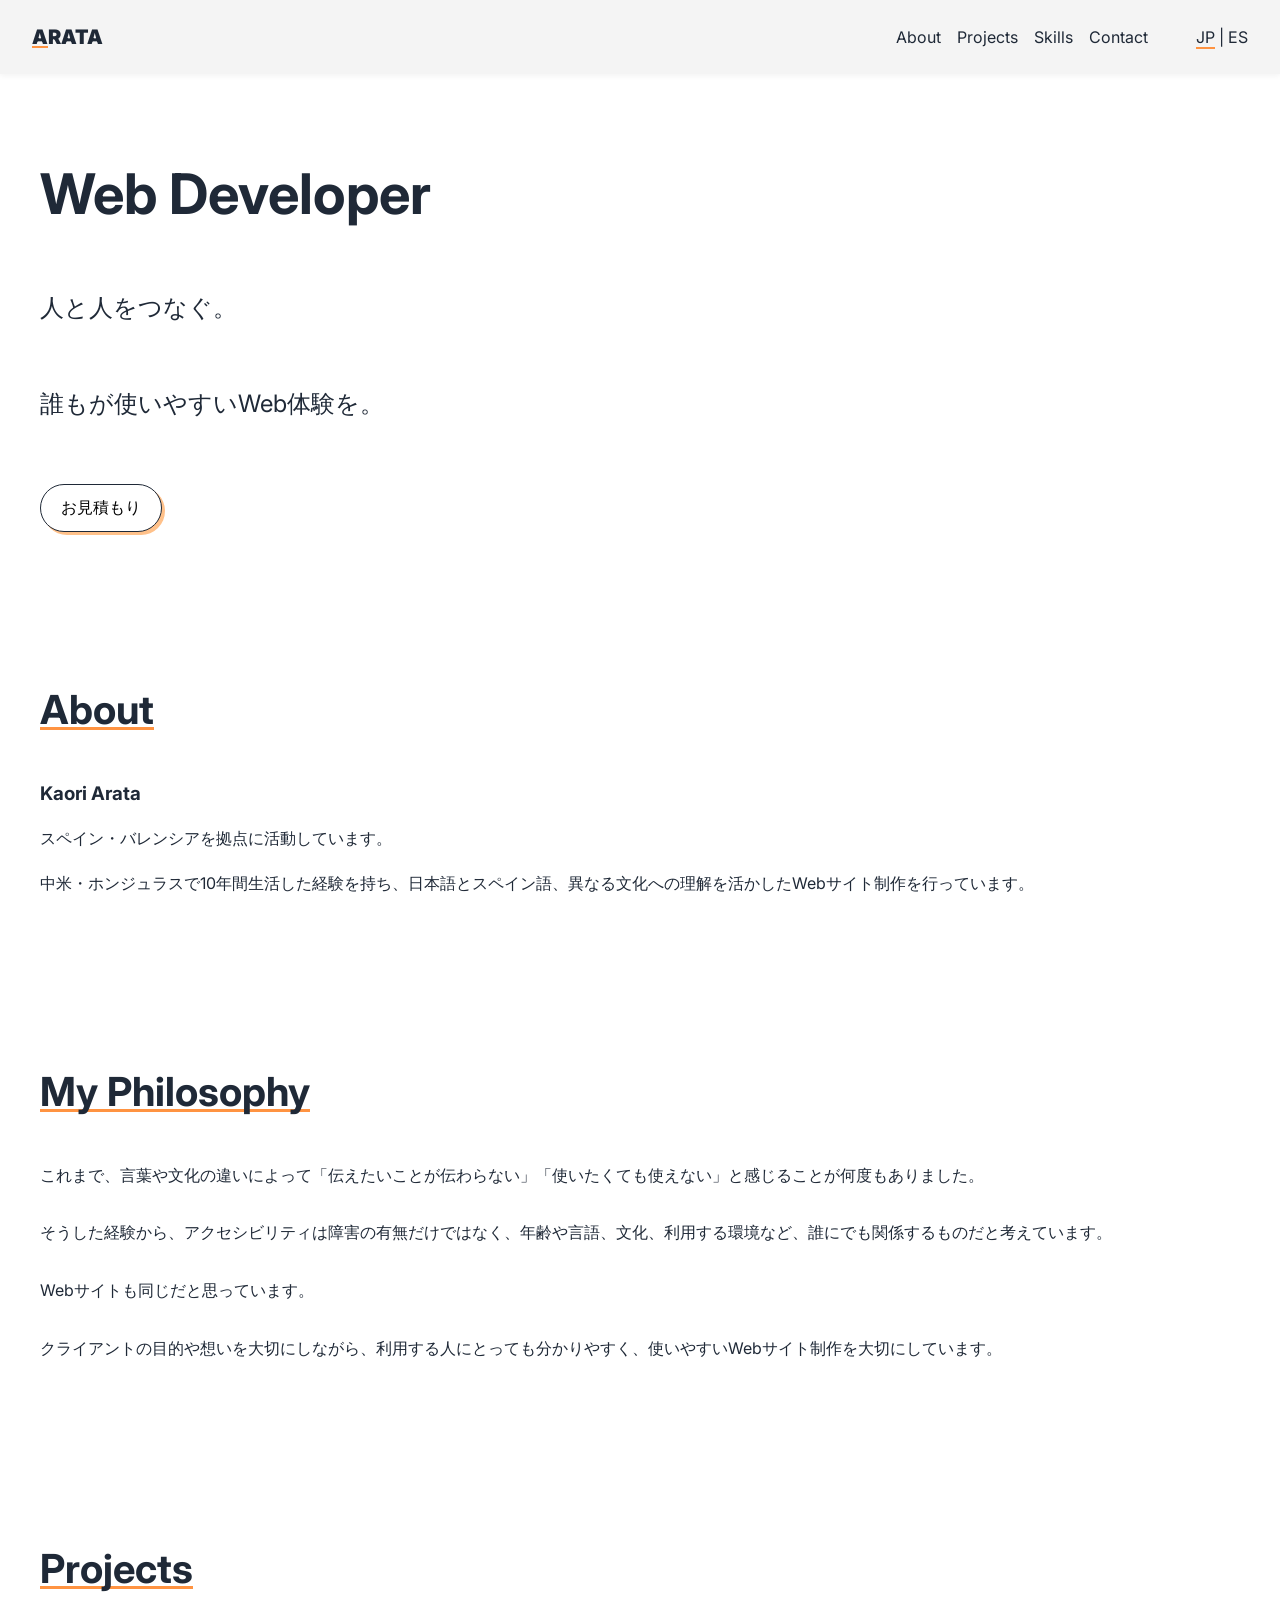
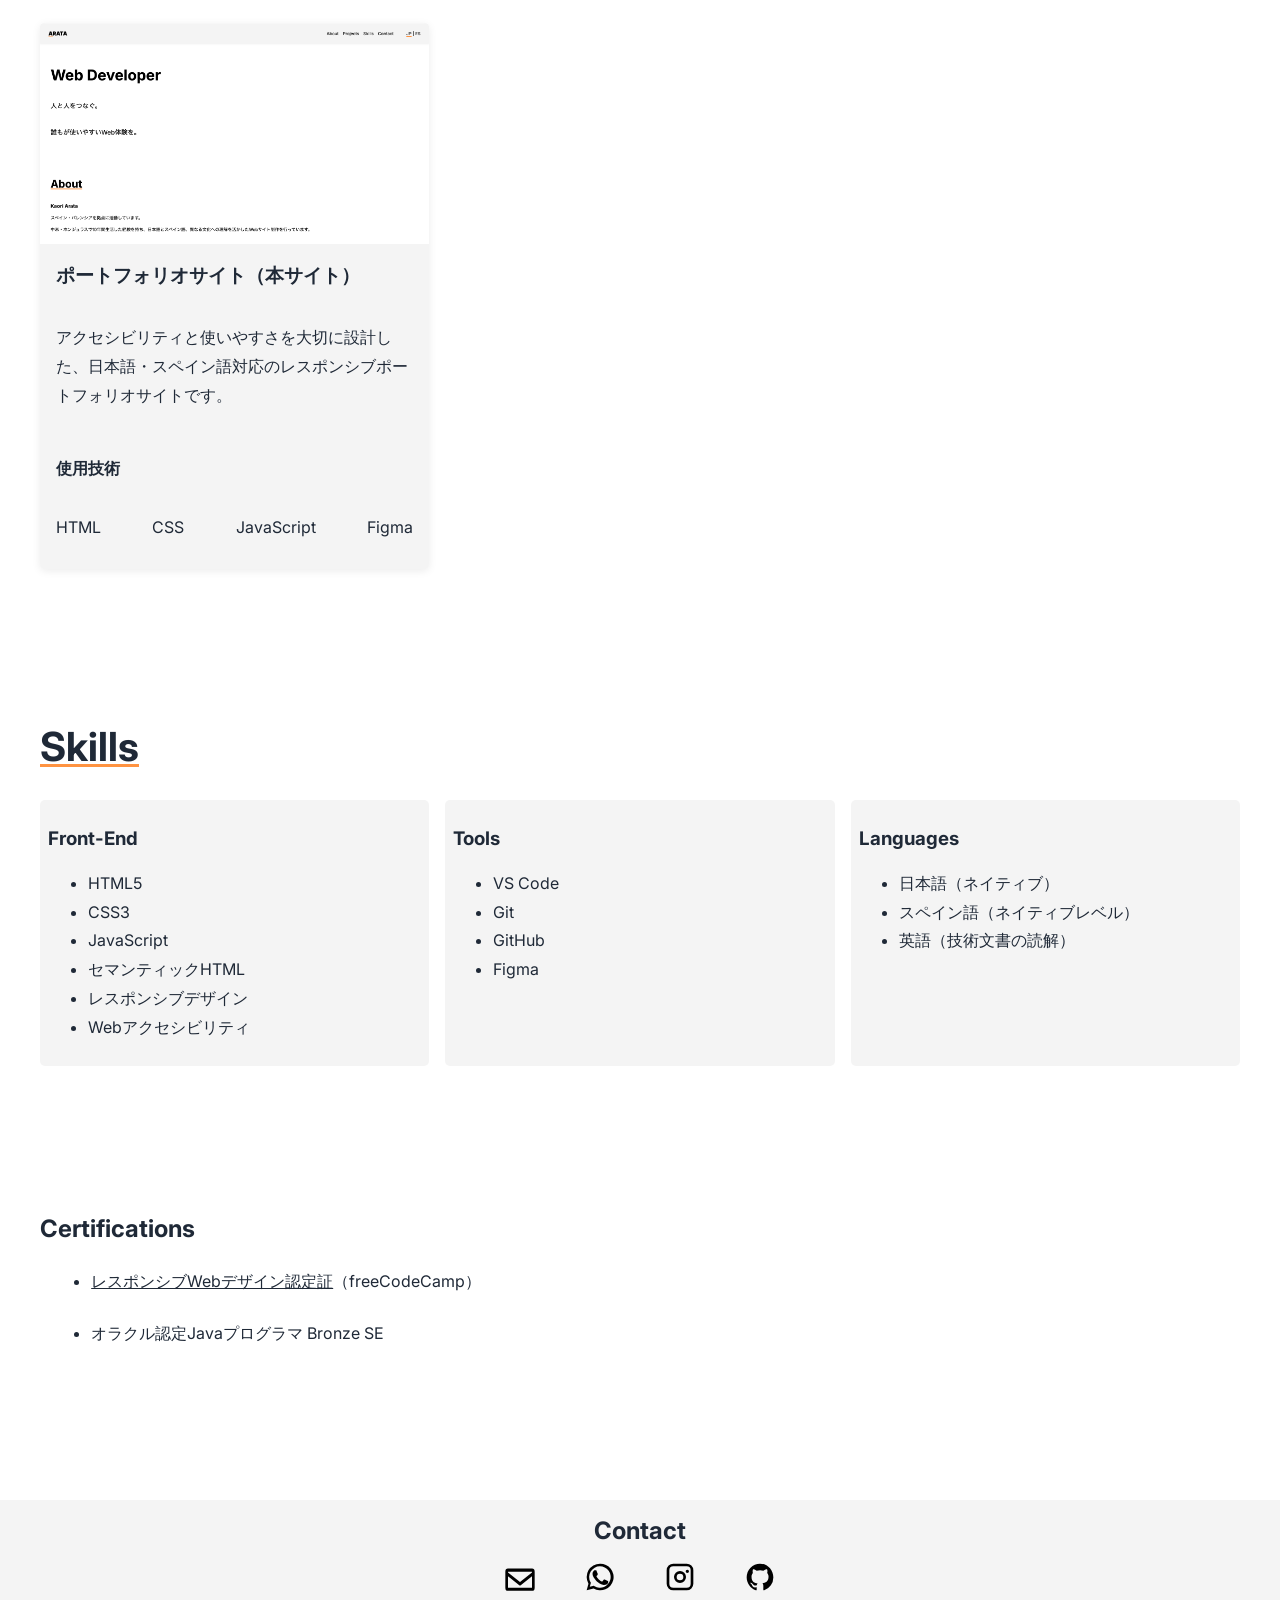
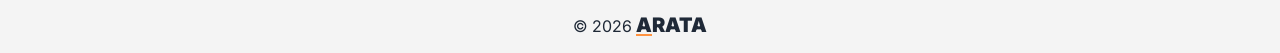
==== index.html @ e20cdd1c "Update contact links with accessible icons" ====
<!DOCTYPE html>
<html lang="ja">

<head>
    <meta charset="UTF-8">
    <meta name="viewport" content="width=device-width, initial-scale=1.0">
    <meta name="description" content="アクセシビリティとレスポンシブデザインを重視したWebサイトを制作しています。日本語・スペイン語対応のホームページ制作ならARATAへ。">
    <title>ARATA Web Developer | Portfolio</title>
    <link rel="preconnect" href="https://fonts.googleapis.com">
    <link rel="preconnect" href="https://fonts.gstatic.com" crossorigin>
    <link href="https://fonts.googleapis.com/css2?family=Inter:wght@100..900&display=swap" rel="stylesheet">
    <link rel="stylesheet" href="css/style.css">
</head>

<body>
    <a class="skip-link" href="#main">メインコンテンツへスキップ</a>
    <header>
        <h1 class="logo"><a href="#top"><span>A</span>RATA</a></h1>

        <button class="menu-toggle" type="button" aria-expanded="false" aria-controls="main-menu" aria-label="メニューを開く">
            <span></span>
            <span></span>
            <span></span>
        </button>

        <nav class="nav-bar" aria-label="メインナビゲーション">
            <ul id="main-menu">
                <li><a href="#about">About</a></li>
                <li><a href="#projects">Projects</a></li>
                <li><a href="#skills">Skills</a></li>
                <li><a href="#contact">Contact</a></li>
            </ul>

            <div class="language" aria-label="言語">
                <span class="jp" aria-current="page">JP</span>
                <span aria-hidden="true"> | </span>
                <a class="es" href="es/index.html">ES</a>
            </div>
        </nav>
    </header>
    <main id="main">
        <section class="hero" id="top">
            <h2>Web Developer</h2>
            <p>人と人をつなぐ。</p>
            <p>誰もが使いやすいWeb体験を。</p>
            <a class="hero-button" href="#contact">お見積もり</a>
        </section>

        <section class="about" id="about">
            <h2 class="title">About</h2>
            <!--
            <img src="images/profile.jpg" alt="Kaori Arata">
            -->
            <h3>Kaori Arata</h3>
            <p>スペイン・バレンシアを拠点に活動しています。</p>
            <p>中米・ホンジュラスで10年間生活した経験を持ち、日本語とスペイン語、異なる文化への理解を活かしたWebサイト制作を行っています。</p>
        </section>

        <section class="philosophy">
            <h2 class="title">My Philosophy</h2>
            <p>これまで、言葉や文化の違いによって「伝えたいことが伝わらない」「使いたくても使えない」と感じることが何度もありました。</p>
            <p>そうした経験から、アクセシビリティは障害の有無だけではなく、年齢や言語、文化、利用する環境など、誰にでも関係するものだと考えています。</p>
            <p>Webサイトも同じだと思っています。</p>
            <p>クライアントの目的や想いを大切にしながら、利用する人にとっても分かりやすく、使いやすいWebサイト制作を大切にしています。</p>
        </section>

        <section class="projects" id="projects">
            <h2 class="title">Projects</h2>
            <div class="cards">
                <article class="card">
                    <img src="images/portfolio-jp.png" alt="ARATA Web Developerの日本語版ポートフォリオサイトのトップページ">
                    <h3>ポートフォリオサイト（本サイト）</h3>
                    <p>アクセシビリティと使いやすさを大切に設計した、日本語・スペイン語対応のレスポンシブポートフォリオサイトです。</p>
                    <h4>使用技術</h4>
                    <ul>
                        <li>HTML</li>
                        <li>CSS</li>
                        <li>JavaScript</li>
                        <li>Figma</li>
                    </ul>
                </article>
            </div>
        </section>

        <section class="skills" id="skills">
            <h2 class="title">Skills</h2>
            <div class="grid-skill">
                <div class="skill">
                    <h3>Front-End</h3>
                    <ul>
                        <li>HTML5</li>
                        <li>CSS3</li>
                        <li>JavaScript</li>
                        <li>セマンティックHTML</li>
                        <li>レスポンシブデザイン</li>
                        <li>Webアクセシビリティ</li>
                    </ul>
                </div>
                <div class="skill">
                    <h3>Tools</h3>
                    <ul>
                        <li>VS Code</li>
                        <li>Git</li>
                        <li>GitHub</li>
                        <li>Figma</li>
                    </ul>
                </div>
                <div class="skill">
                    <h3>Languages</h3>
                    <ul>
                        <li>日本語（ネイティブ）</li>
                        <li>スペイン語（ネイティブレベル）</li>
                        <li>英語（技術文書の読解）</li>
                    </ul>
                </div>
            </div>
        </section>

        <section class="certifications">
            <h2>Certifications</h2>
            <ul>
                <li>
                    <a href="https://www.freecodecamp.org/certification/kaori-arata/responsive-web-design-v9"
                        target="_blank" rel="noopener noreferrer">
                        レスポンシブWebデザイン認定証
                    </a>（freeCodeCamp）
                </li>
                <li>オラクル認定Javaプログラマ Bronze SE</li>
            </ul>
        </section>
    </main>

    <footer id="contact">
        <h2>Contact</h2>

        <div class="contact-links">
            <a href="mailto:kaoria.dev@gmail.com" aria-label="Mail">
                <svg xmlns="http://www.w3.org/2000/svg" viewBox="0 0 24 24" aria-hidden="true">
                    <path
                        d="M3 5h18a2 2 0 0 1 2 2v10a2 2 0 0 1-2 2H3a2 2 0 0 1-2-2V7a2 2 0 0 1 2-2zm0 2v.5l9 6 9-6V7H3zm18 10V9.9l-8.45 5.63a1 1 0 0 1-1.1 0L3 9.9V17h18z"
                        transform="translate(0 -0.4) scale(1 1.2)" />
                </svg>
            </a>
            <a href="https://wa.me/34623444684" target="_blank" rel="noopener noreferrer" aria-label="WhatsApp">
                <svg xmlns="http://www.w3.org/2000/svg" viewBox="0 0 24 24" aria-hidden="true">
                    <!-- circle -->
                    <path d="M12 2a10 10 0 0 0-8.66 15L2 22l5.18-1.36A10 10 0 1 0 12 2z
                            m0 2a8 8 0 1 1-4.1 14.87l-.55-.32-3.01.79.83-2.95-.34-.57A8 8 0 0 1 12 4z" />

                    <!-- phone -->
                    <path
                        d="M9.9 7.4c-.2 0-.5.1-.7.4-.3.3-1 1-1 2.4s1 2.8 1.2 3c.1.2 2 3.2 4.9 4.4.7.3 1.2.4 1.7.6.7.2 1.3.2 1.8.1.6-.1 1.7-.7 2-1.4.2-.7.2-1.3.1-1.4-.1-.1-.3-.2-.6-.3l-2-.9c-.3-.1-.5-.1-.7.2-.2.3-.7.9-.9 1.1-.2.2-.3.2-.6.1-.3-.1-1.2-.5-2.2-1.5-.9-.8-1.5-1.8-1.7-2.1-.2-.3 0-.5.1-.6.1-.1.3-.3.5-.5.1-.2.2-.3.3-.5.1-.2 0-.4 0-.5-.1-.1-.7-1.6-.9-2.2-.2-.6-.5-.5-.7-.5h-.6z"
                        transform="translate(-1.8 -0.4)" />
                </svg>
            </a>
            <a href="https://www.instagram.com/arata_dev_?igsh=cXR1aG8zaXQ3eGp3&utm_source=qr" target="_blank"
                rel="noopener noreferrer" aria-label="Instagram">
                <svg xmlns="http://www.w3.org/2000/svg" viewBox="0 0 24 24" aria-hidden="true">
                    <path
                        d="M7 2h10a5 5 0 0 1 5 5v10a5 5 0 0 1-5 5H7a5 5 0 0 1-5-5V7a5 5 0 0 1 5-5zm0 2a3 3 0 0 0-3 3v10a3 3 0 0 0 3 3h10a3 3 0 0 0 3-3V7a3 3 0 0 0-3-3H7zm5 3.5A4.5 4.5 0 1 1 7.5 12 4.5 4.5 0 0 1 12 7.5zm0 2A2.5 2.5 0 1 0 14.5 12 2.5 2.5 0 0 0 12 9.5zM17.5 6.5A1.25 1.25 0 1 1 16.25 7.75 1.25 1.25 0 0 1 17.5 6.5z" />
                </svg>
            </a>
            <a href="https://github.com/kaori-arata" target="_blank" rel="noopener noreferrer" aria-label="GitHub">
                <svg xmlns="http://www.w3.org/2000/svg" viewBox="0 0 24 24" aria-hidden="true">
                    <path
                        d="M12 2C6.48 2 2 6.58 2 12.26c0 4.54 2.87 8.39 6.84 9.75.5.1.68-.22.68-.49 0-.24-.01-.89-.01-1.75-2.78.62-3.37-1.37-3.37-1.37-.46-1.2-1.11-1.52-1.11-1.52-.91-.64.07-.63.07-.63 1 .07 1.53 1.06 1.53 1.06.9 1.57 2.36 1.12 2.94.86.09-.67.35-1.12.64-1.38-2.22-.26-4.56-1.14-4.56-5.07 0-1.12.39-2.03 1.03-2.75-.1-.26-.45-1.3.1-2.71 0 0 .84-.28 2.75 1.05a9.2 9.2 0 0 1 5-.02c1.91-1.33 2.75-1.05 2.75-1.05.55 1.41.2 2.45.1 2.71.64.72 1.03 1.63 1.03 2.75 0 3.94-2.35 4.8-4.59 5.05.36.32.68.95.68 1.91 0 1.38-.01 2.49-.01 2.83 0 .27.18.6.69.49A10.27 10.27 0 0 0 22 12.26C22 6.58 17.52 2 12 2z" />
                </svg>
            </a>
        </div>
        <span class="copyright">
            &copy; 2026
            <span class="logo"><span>A</span>RATA</span>
        </span>
    </footer>
    <script src="js/script.js"></script>
</body>

</html>
---- css/style.css ----
*,
*::before,
*::after {
    box-sizing: border-box;
}

html {
    scroll-behavior: smooth;
}

body {
    margin: 0;
    font-family: "Inter", Arial, sans-serif;
    color: #1f2937;
}

a {
    color: inherit;
    display: inline-block;
    transition: transform 0.2s ease;
}

.logo a,
nav a {
    text-decoration: none;
}

a:hover {
    transform: scale(1.05);
}

a:focus-visible {
    outline: 2px solid #000;
    outline-offset: 3px;
}

.skip-link {
    position: absolute;
    left: -9999px;
}

.skip-link:focus {
    left: 1rem;
    top: 1rem;
    padding: 0.75rem 1rem;
    background-color: #fff;
    color: #000;
    z-index: 1000;
}

header {
    width: 100%;
    display: flex;
    padding: 0 1rem;
    background-color: #f4f4f4;
    position: fixed;
    top: 0;
    left: 0;
    justify-content: space-between;
    align-items: center;
    z-index: 100;
    box-shadow: 0 2px 6px 0 rgba(0, 0, 0, 0.05);
}

.logo {
    display: inline-block;
    font-size: 1.25rem;
    font-weight: 900;
    margin: 0;
}

.logo span {
    display: inline-block;
    line-height: 0.85;
    border-bottom: 2px solid #FF9341;
}

nav {
    display: flex;
    align-items: center;
}

nav li {
    list-style: none;
}

[aria-current="page"] {
    color: inherit;
    border-bottom: 2px solid #FF9341;
}

main {
    padding: 6rem 1rem 4rem;
}

.hero {
    padding: 4rem 0;
    display: flex;
    flex-direction: column;
    gap: 4rem;
}

.hero h2 {
    font-size: 2rem;
}

.hero h2,
.hero p {
    margin: 0;
}

.hero-button {
    display: inline-block;
    width: fit-content;
    padding: 0.75rem 1.25rem;
    border: 1.5px solid #1F2937;
    text-decoration: none;
    color: #000;
    background-color: #fff;
    border-radius: 50px;
    box-shadow: 3px 3px 0 #ffc18a;
}

.hero-button:hover {
    background-color: #1F2937;
    color: #fff;
    font-weight: 600;
}

.hero-button:focus-visible {
    outline: 3px solid #000;
    outline-offset: 3px;
}

.about,
.philosophy,
.projects,
.skills,
.certifications {
    padding: 4rem 0;
}

.title {
    display: inline-block;
    font-size: 2.5rem;
    line-height: 0.85;
    border-bottom: 3px solid #FF9341;
}

.about p {
    line-height: 1.8;
}

.philosophy p {
    line-height: 1.8;
    margin-bottom: 1.8rem;
}

.cards {
    display: grid;
    gap: 1rem;
}

.card {
    background-color: #f4f4f4;
    border-radius: 5px;
    box-shadow: 0 2px 8px rgba(0, 0, 0, 0.08);
}

.card img {
    display: block;
    width: 100%;
    height: auto;
    border-radius: 5px 5px 0 0;
}

.card h3,
.card h4 {
    padding: 0 1rem;
}

.card p {
    line-height: 1.8;
    margin-bottom: 2rem;
    padding: 1rem 1rem;
}

.card ul {
    display: flex;
    justify-content: space-between;
    padding: 1rem 0;
}

.card li {
    list-style: none;
    padding: 0 1rem;
}

.skill {
    padding: 0.5rem;
}

.skill li {
    line-height: 1.8;
}

.certifications li {
    margin: 1.5rem 0.7rem;
    line-height: 1.8;
}

footer {
    background-color: #f4f4f4;
    padding: 1rem;
    display: flex;
    flex-direction: column;
    align-items: center;
    gap: 1rem;
}

footer h2 {
    margin: 0rem;
}

.contact-links {
    display: flex;
    justify-content: center;
    align-items: center;
    gap: 3rem;
}

.contact-links svg {
    width: 2rem;
    height: 2rem;
}

@media (prefers-reduced-motion: reduce) {
    html {
        scroll-behavior: auto;
    }

    a {
        transition: none;
    }
}

.menu-toggle {
    display: none;
    background: none;
    border: none;
    padding: 0.5rem;
    cursor: pointer;
}

.menu-toggle:focus-visible {
    outline: 2px solid #000;
    outline-offset: 3px;
}

.menu-toggle span {
    display: block;
    width: 1.5rem;
    height: 2px;
    margin: 5px 0;
    background-color: #000;
    transition: transform 0.2s ease, opacity 0.2s ease;
}

.menu-toggle.is-open span:nth-child(1) {
    transform: translateY(7px) rotate(45deg);
}

.menu-toggle.is-open span:nth-child(2) {
    opacity: 0;
}

.menu-toggle.is-open span:nth-child(3) {
    transform: translateY(-7px) rotate(-45deg);
}

@media (max-width: 767px) {
    header {
        padding-top: max(0.5rem, env(safe-area-inset-top));
    }

    .menu-toggle {
        display: block;
    }

    .nav-bar {
        display: none;
        position: absolute;
        top: 100%;
        right: 0;
        padding: 1rem 2rem;
        background-color: #f4f4f4;
    }

    .nav-bar ul {
        margin: 0;
        padding: 0;
    }

    .nav-bar li {
        margin-bottom: 1rem;
    }

    .nav-bar.is-open {
        display: block;
    }
}

@media (min-width: 768px) {
    main {
        padding: 6rem 2.5rem 4rem;
    }


    header {
        padding: 0.7rem 2rem;
    }

    nav ul {
        display: flex;
        gap: 1rem;
        padding-right: 3rem;
    }

    .hero h2 {
        font-size: 3.5rem;
    }

    .hero p {
        font-size: 1.5rem;
    }

    .cards {
        grid-template-columns: repeat(3, 1fr);
    }

    .grid-skill {
        display: grid;
        grid-template-columns: repeat(3, 1fr);
        gap: 1rem;
    }

    .skill {
        background-color: #f4f4f4;
        border-radius: 5px;
    }
}
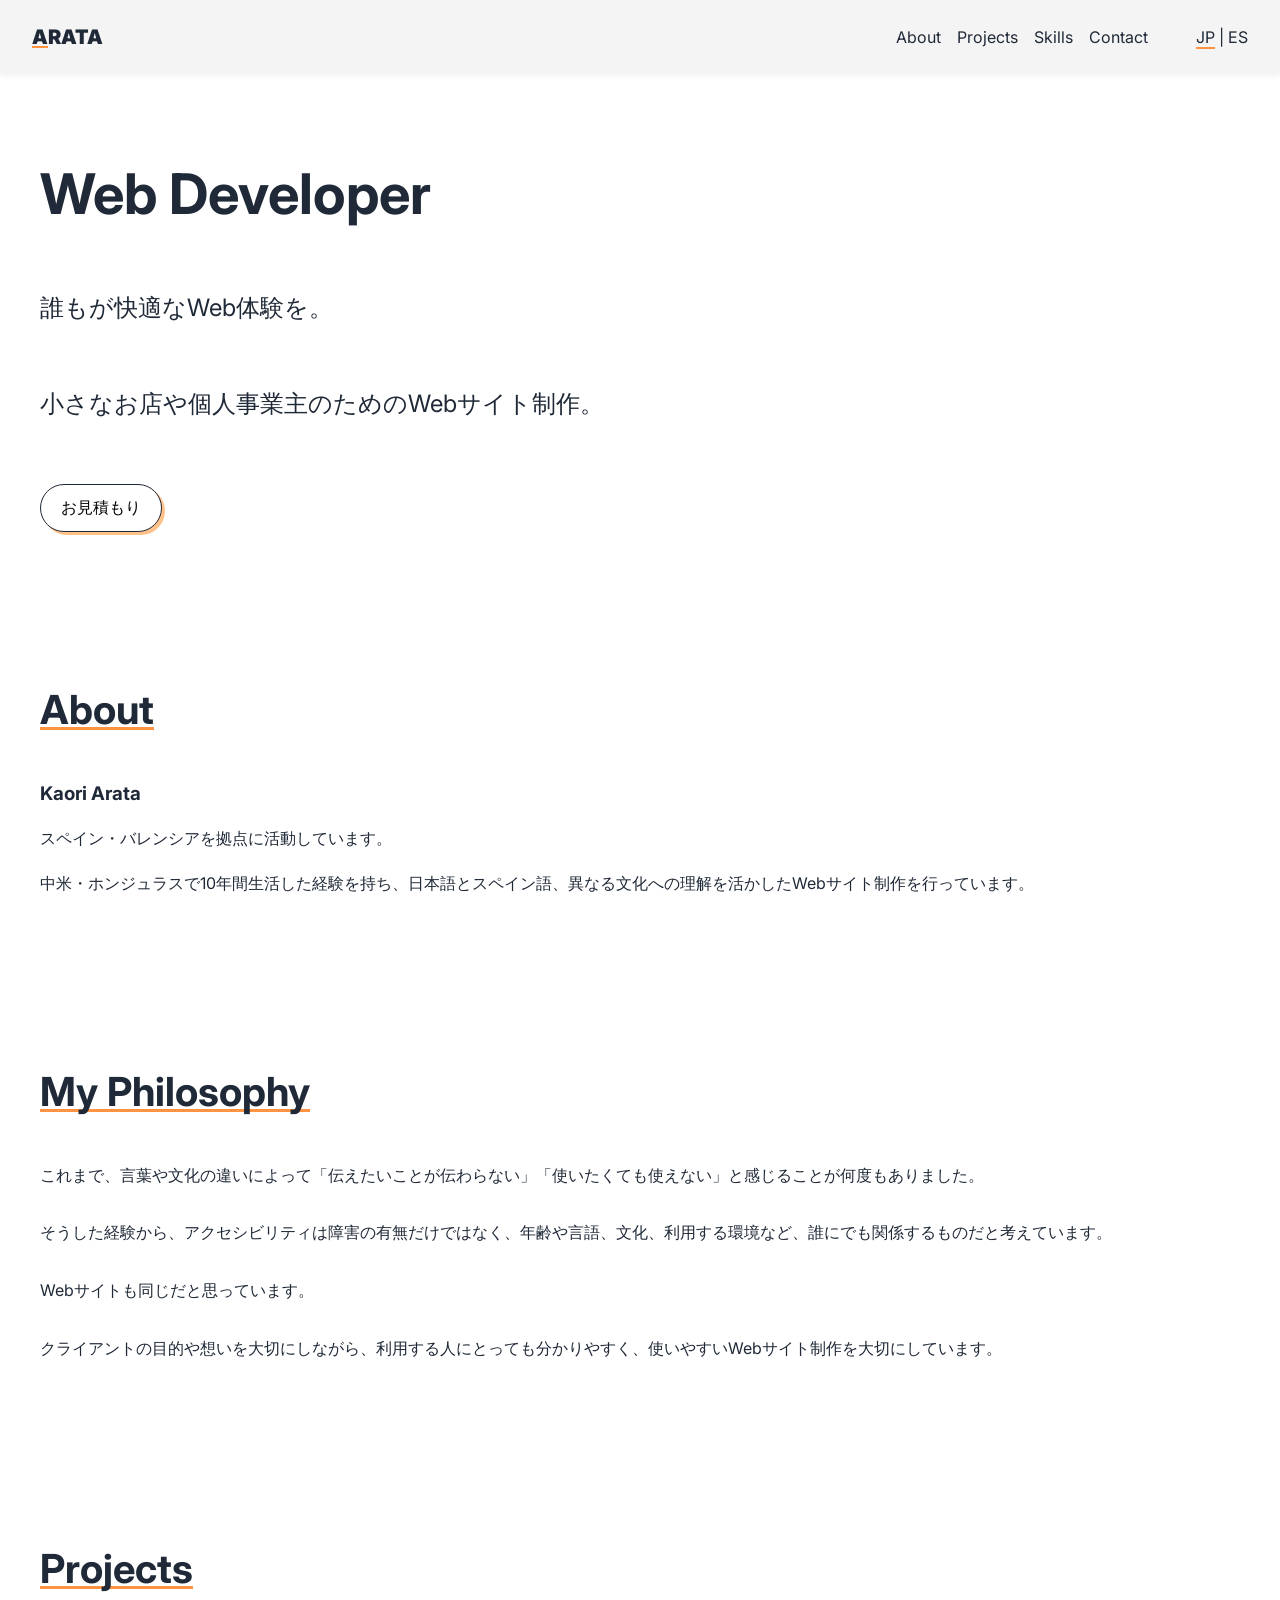
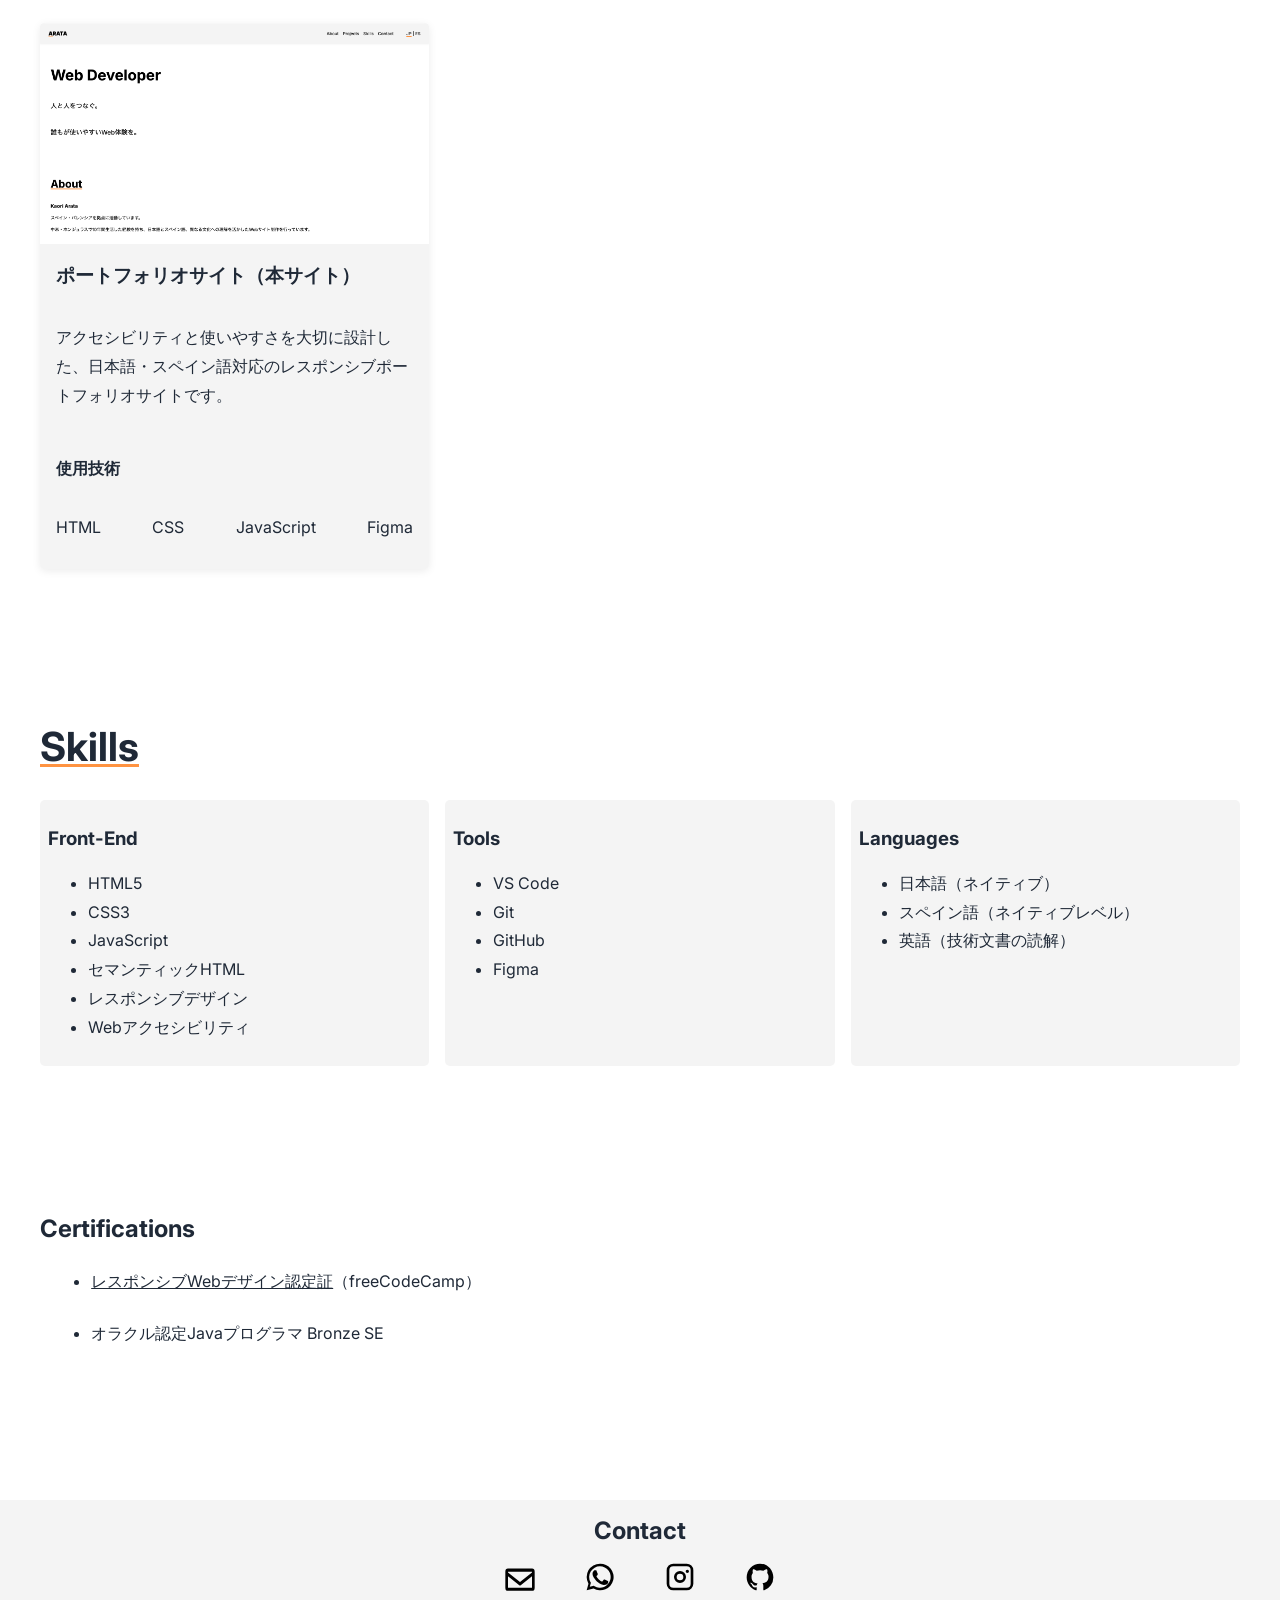
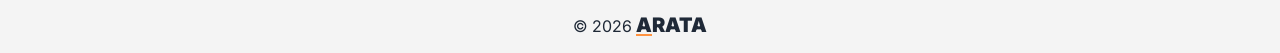
==== commit ed29ca5a: "Refine hero section copy" ====
--- a/index.html
+++ b/index.html
@@ -41,8 +41,8 @@
     <main id="main">
         <section class="hero" id="top">
             <h2>Web Developer</h2>
-            <p>人と人をつなぐ。</p>
-            <p>誰もが使いやすいWeb体験を。</p>
+            <p>誰もが快適なWeb体験を。</p>
+            <p>小さなお店や個人事業主のためのWebサイト制作。</p>
             <a class="hero-button" href="#contact">お見積もり</a>
         </section>
 
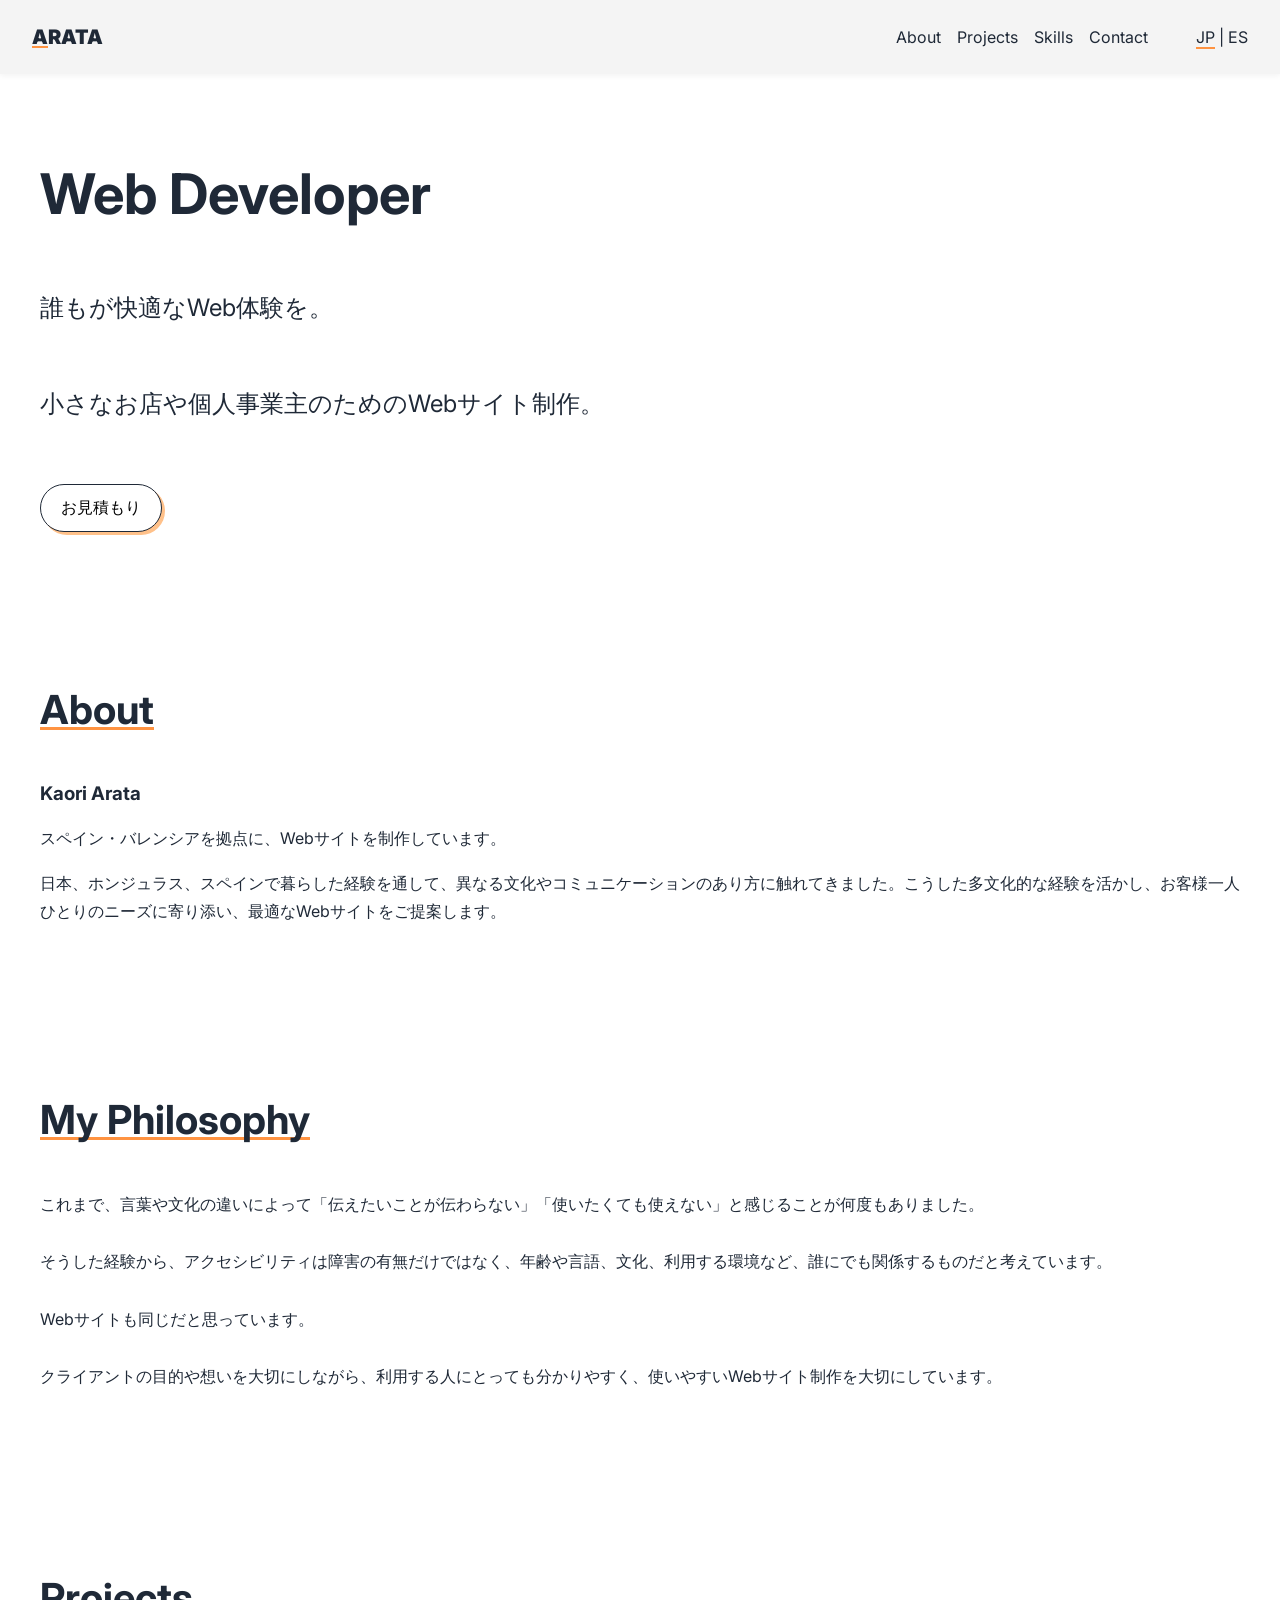
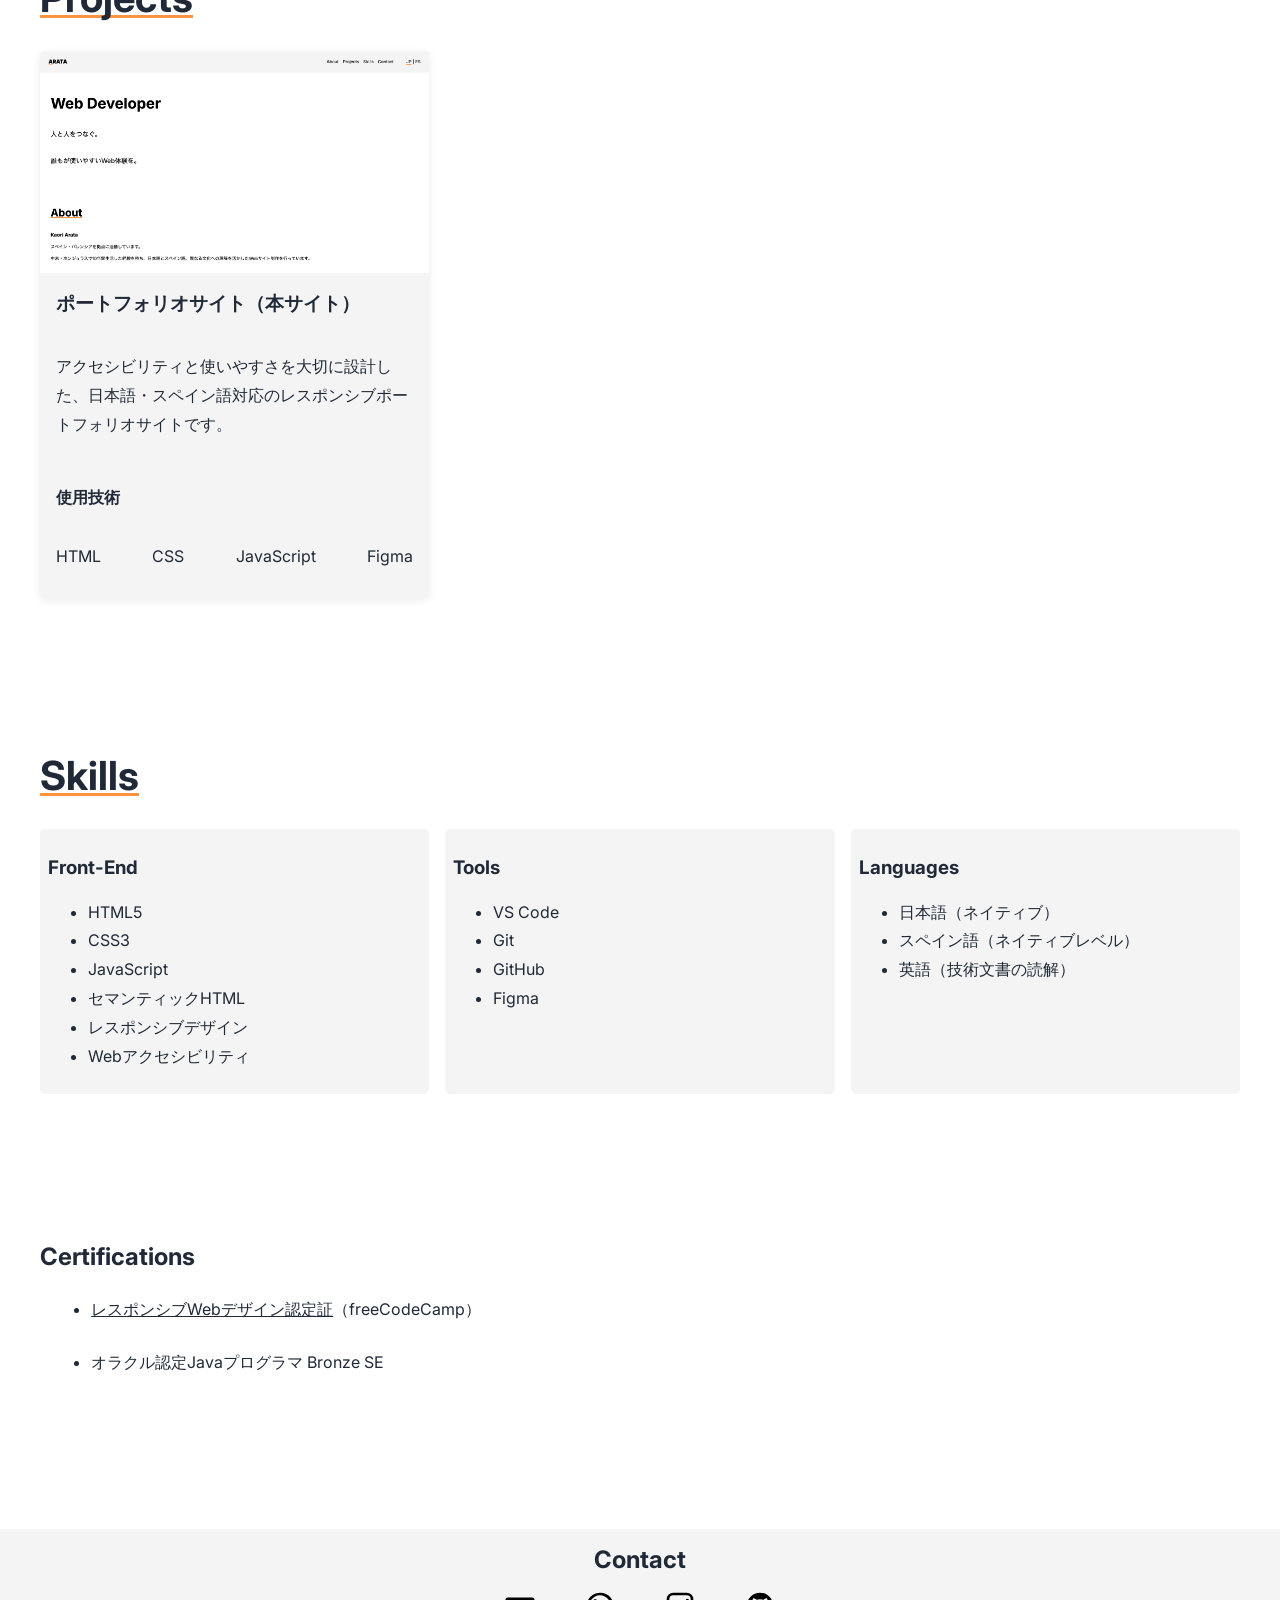
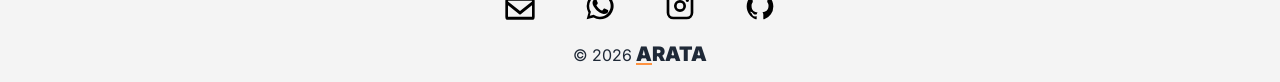
==== commit 130577ae: "Refine about section copy" ====
--- a/index.html
+++ b/index.html
@@ -52,8 +52,9 @@
             <img src="images/profile.jpg" alt="Kaori Arata">
             -->
             <h3>Kaori Arata</h3>
-            <p>スペイン・バレンシアを拠点に活動しています。</p>
-            <p>中米・ホンジュラスで10年間生活した経験を持ち、日本語とスペイン語、異なる文化への理解を活かしたWebサイト制作を行っています。</p>
+            <p>スペイン・バレンシアを拠点に、Webサイトを制作しています。</p>
+            <p>日本、ホンジュラス、スペインで暮らした経験を通して、異なる文化やコミュニケーションのあり方に触れてきました。こうした多文化的な経験を活かし、お客様一人ひとりのニーズに寄り添い、最適なWebサイトをご提案します。
+            </p>
         </section>
 
         <section class="philosophy">
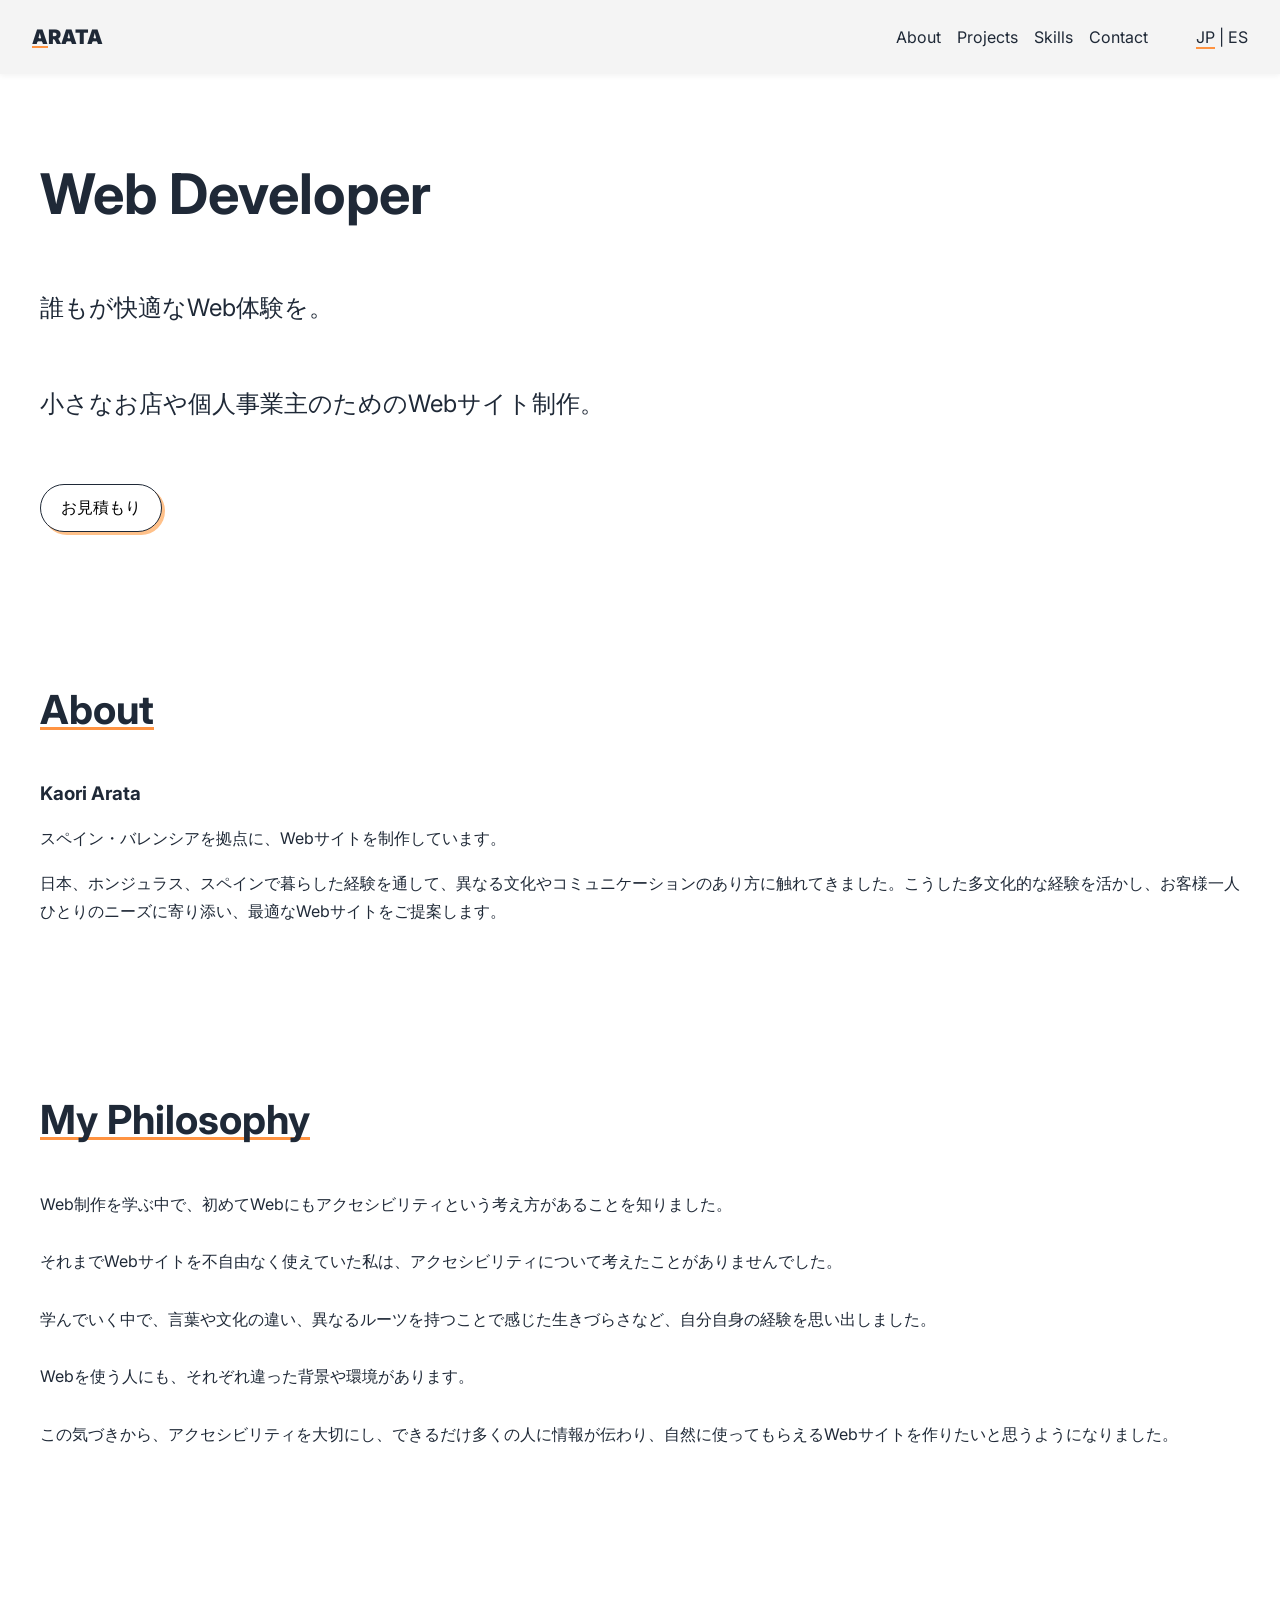
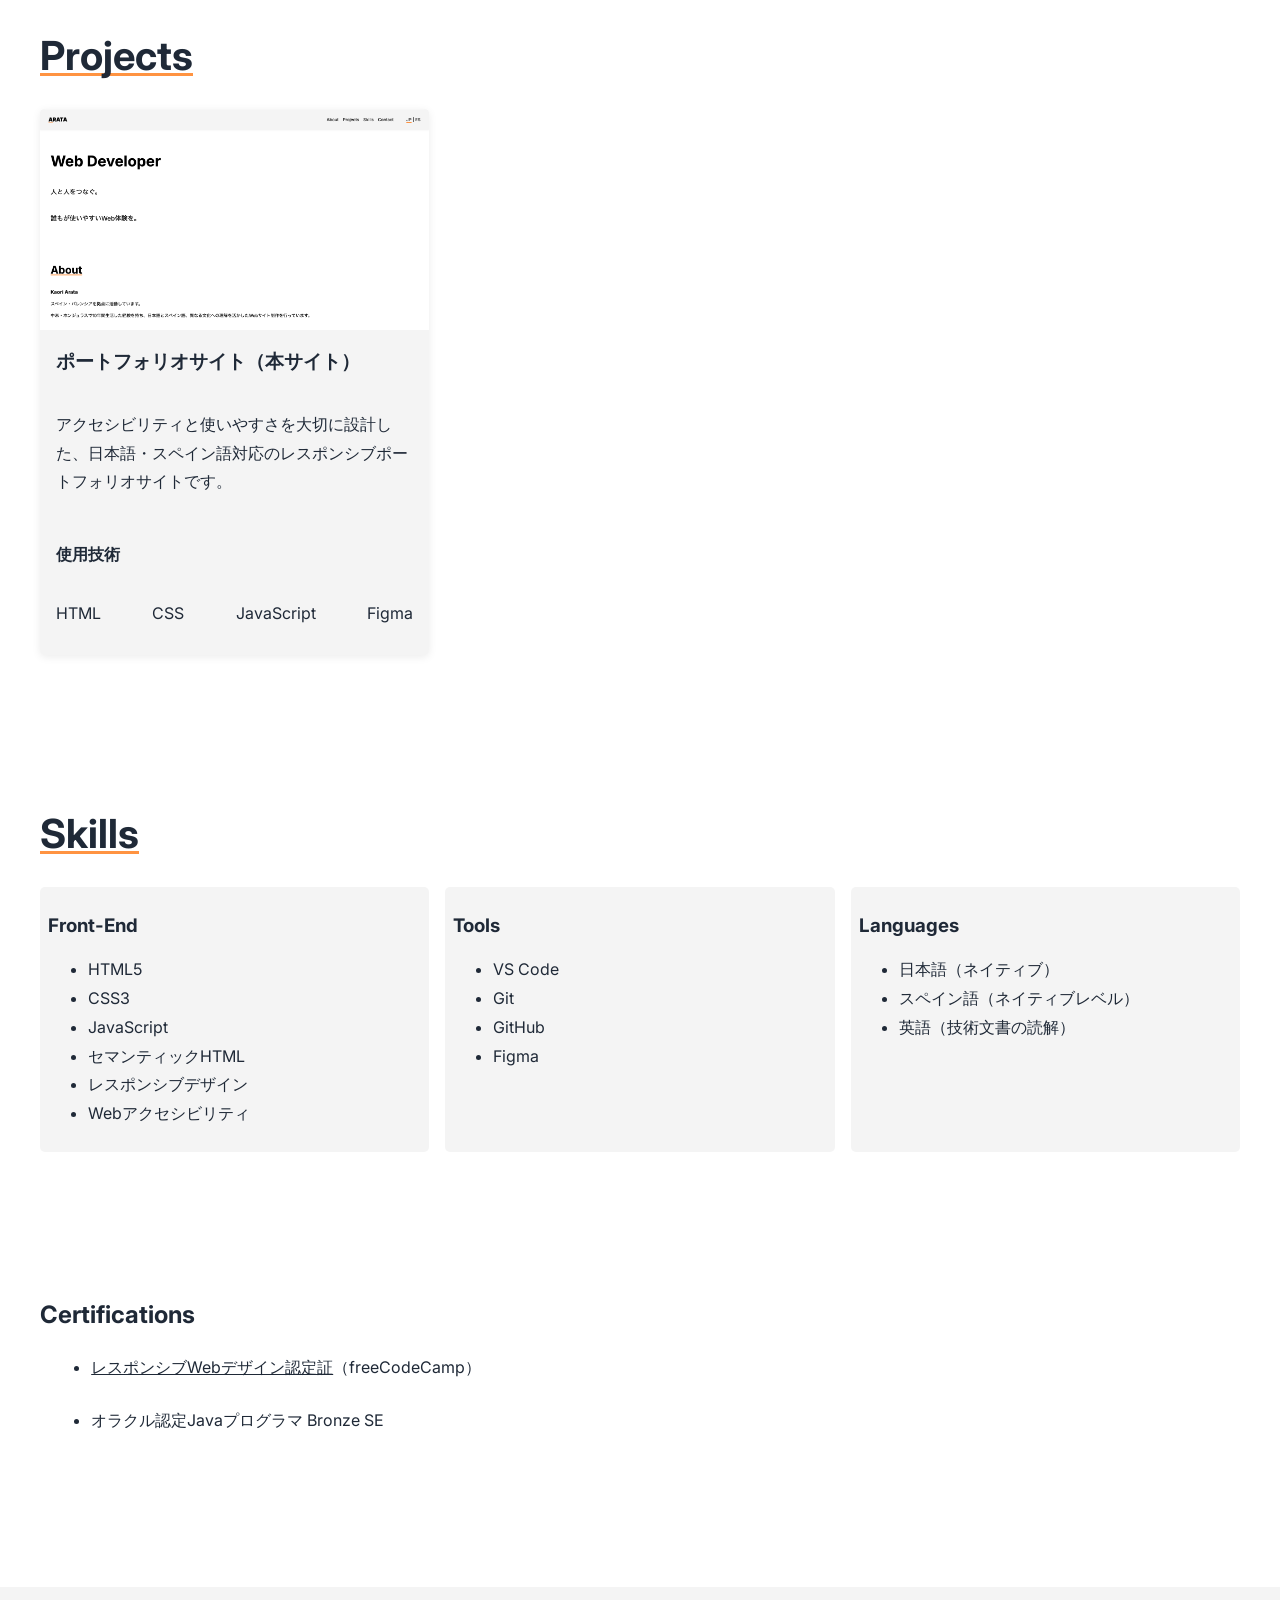
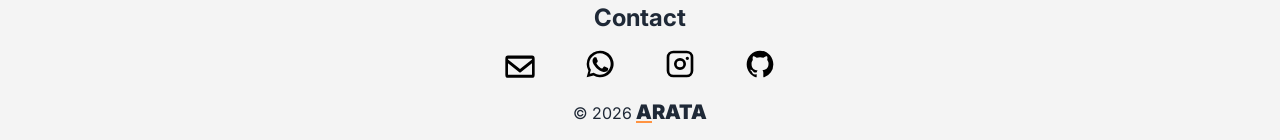
==== commit de3510ef: "Refine about and philosophy copy" ====
--- a/index.html
+++ b/index.html
@@ -59,10 +59,11 @@
 
         <section class="philosophy">
             <h2 class="title">My Philosophy</h2>
-            <p>これまで、言葉や文化の違いによって「伝えたいことが伝わらない」「使いたくても使えない」と感じることが何度もありました。</p>
-            <p>そうした経験から、アクセシビリティは障害の有無だけではなく、年齢や言語、文化、利用する環境など、誰にでも関係するものだと考えています。</p>
-            <p>Webサイトも同じだと思っています。</p>
-            <p>クライアントの目的や想いを大切にしながら、利用する人にとっても分かりやすく、使いやすいWebサイト制作を大切にしています。</p>
+            <p>Web制作を学ぶ中で、初めてWebにもアクセシビリティという考え方があることを知りました。</p>
+            <p>それまでWebサイトを不自由なく使えていた私は、アクセシビリティについて考えたことがありませんでした。</p>
+            <p>学んでいく中で、言葉や文化の違い、異なるルーツを持つことで感じた生きづらさなど、自分自身の経験を思い出しました。</p>
+            <p>Webを使う人にも、それぞれ違った背景や環境があります。</p>
+            <p>この気づきから、アクセシビリティを大切にし、できるだけ多くの人に情報が伝わり、自然に使ってもらえるWebサイトを作りたいと思うようになりました。</p>
         </section>
 
         <section class="projects" id="projects">
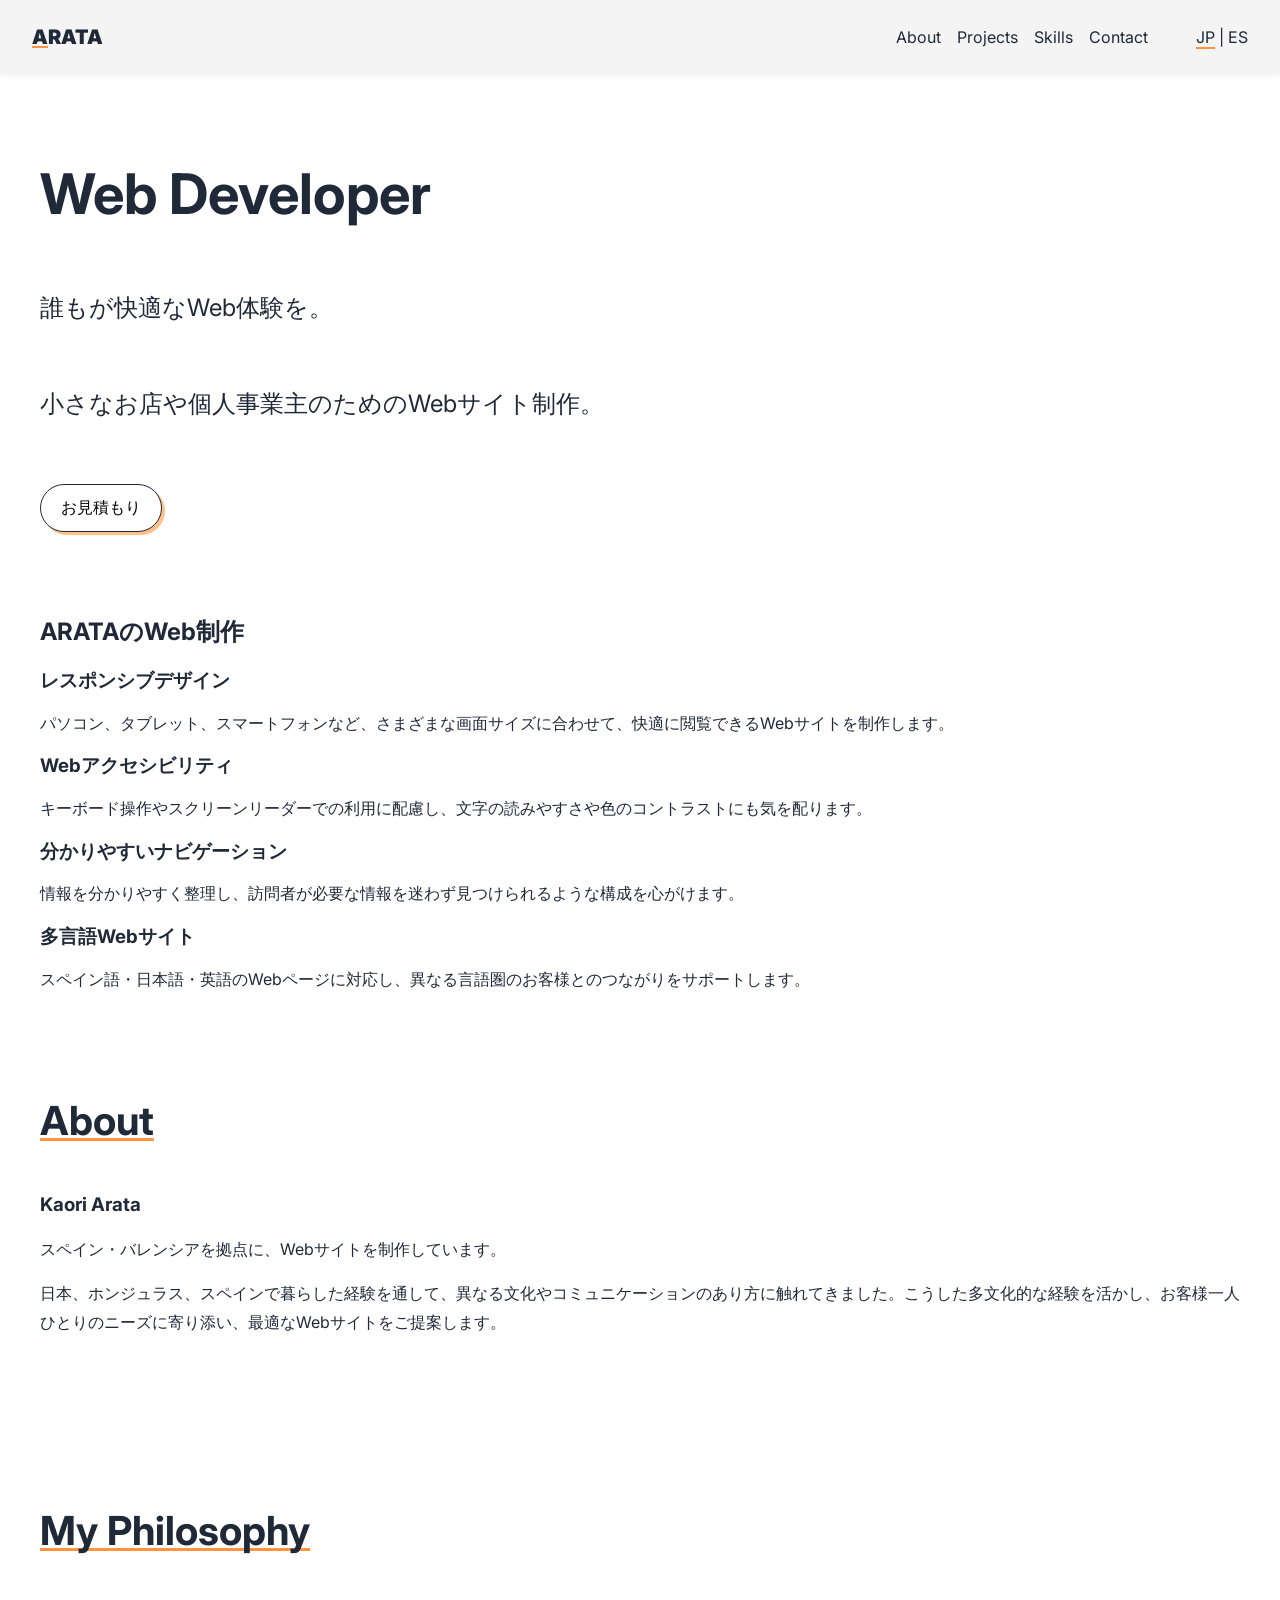
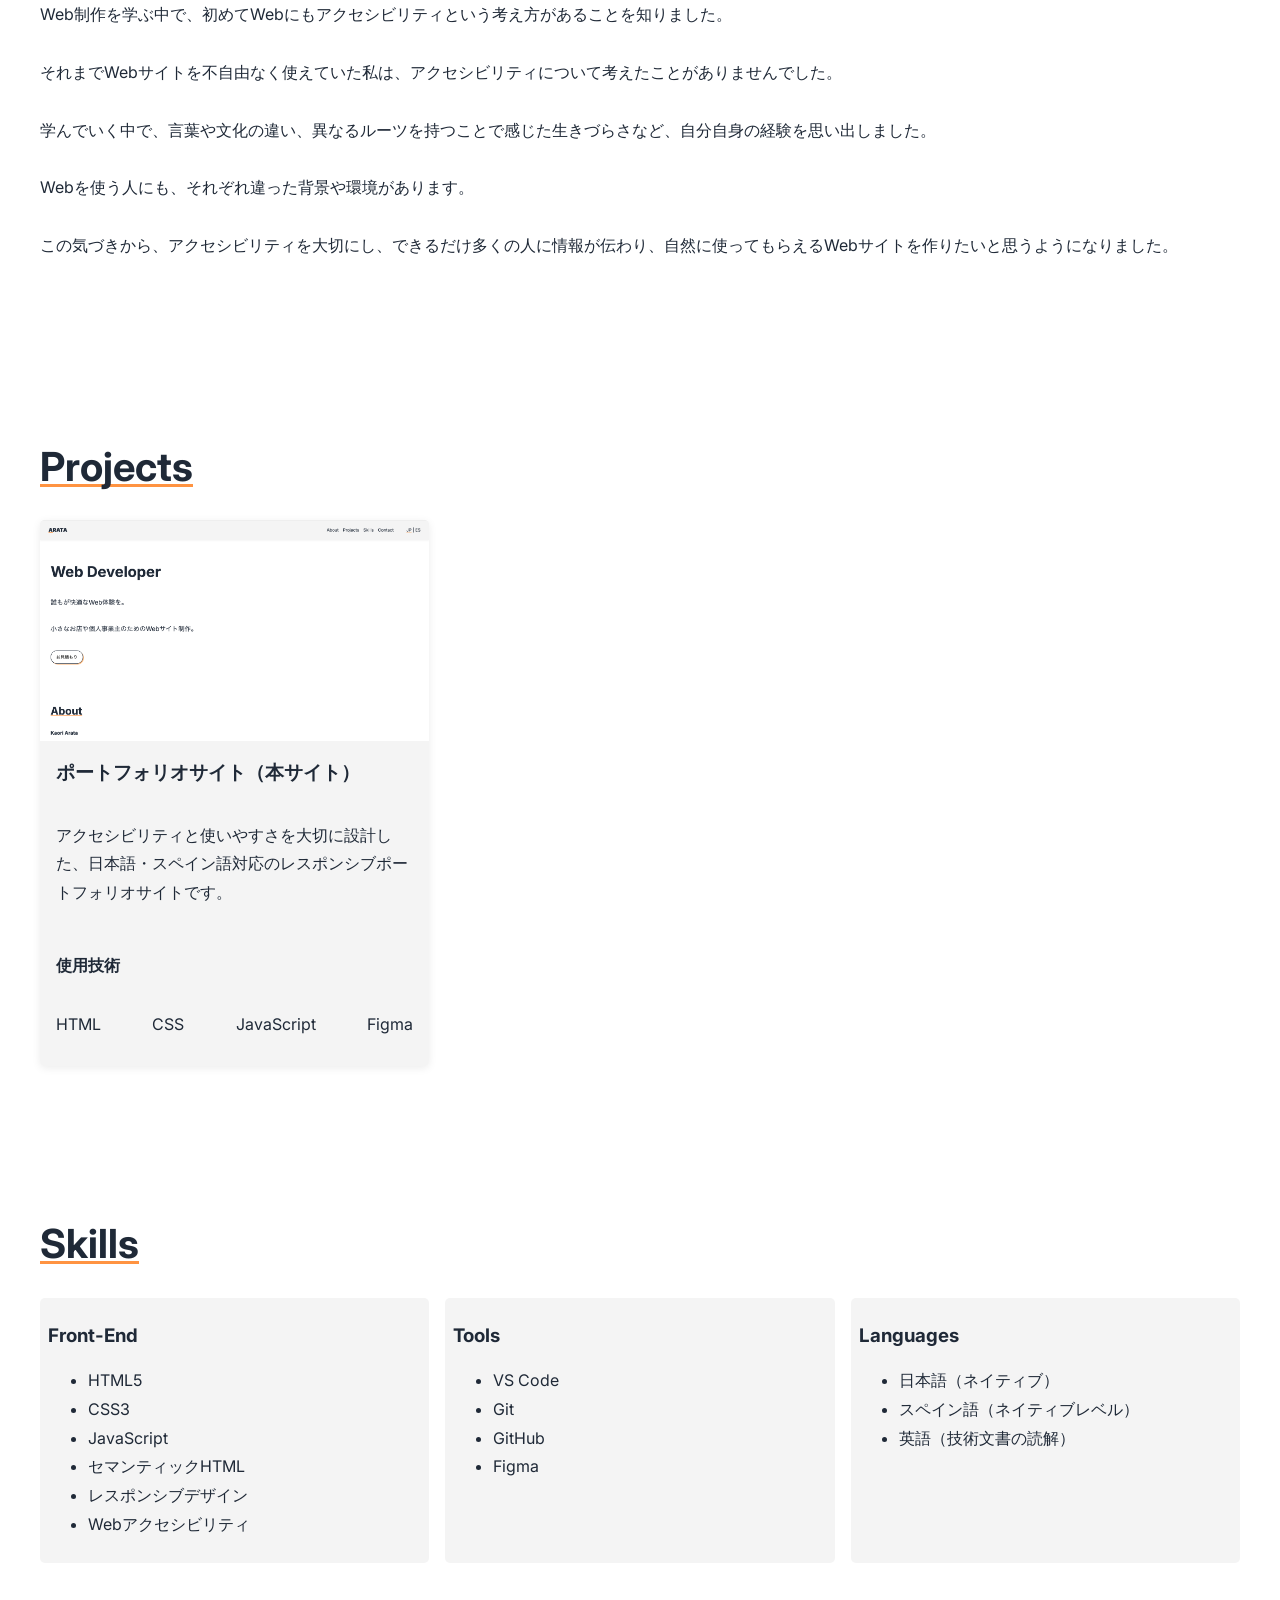
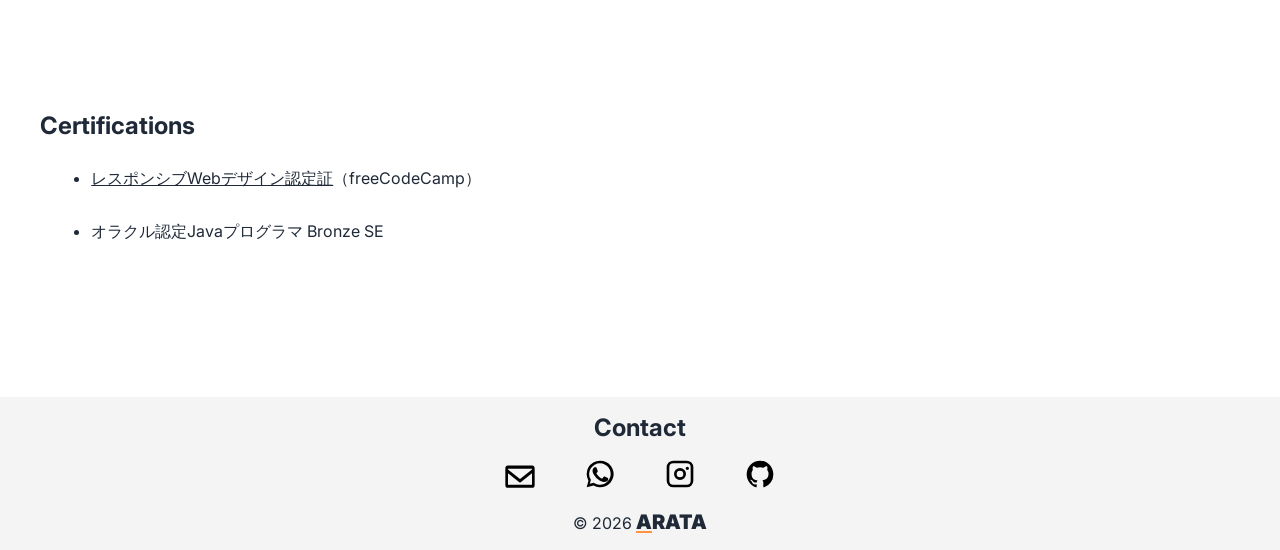
==== commit 02255ae7: "Add services sectio" ====
--- a/index.html
+++ b/index.html
@@ -44,6 +44,32 @@
             <p>誰もが快適なWeb体験を。</p>
             <p>小さなお店や個人事業主のためのWebサイト制作。</p>
             <a class="hero-button" href="#contact">お見積もり</a>
+        </section>
+
+        <section class="services">
+            <h2><span>A</span>RATAのWeb制作</h2>
+
+            <div class="services-container">
+                <article class="service-card">
+                    <h3>レスポンシブデザイン</h3>
+                    <p>パソコン、タブレット、スマートフォンなど、さまざまな画面サイズに合わせて、快適に閲覧できるWebサイトを制作します。</p>
+                </article>
+
+                <article class="service-card">
+                    <h3>Webアクセシビリティ</h3>
+                    <p>キーボード操作やスクリーンリーダーでの利用に配慮し、文字の読みやすさや色のコントラストにも気を配ります。</p>
+                </article>
+
+                <article class="service-card">
+                    <h3>分かりやすいナビゲーション</h3>
+                    <p>情報を分かりやすく整理し、訪問者が必要な情報を迷わず見つけられるような構成を心がけます。</p>
+                </article>
+
+                <article class="service-card">
+                    <h3>多言語Webサイト</h3>
+                    <p>スペイン語・日本語・英語のWebページに対応し、異なる言語圏のお客様とのつながりをサポートします。</p>
+                </article>
+            </div>
         </section>
 
         <section class="about" id="about">
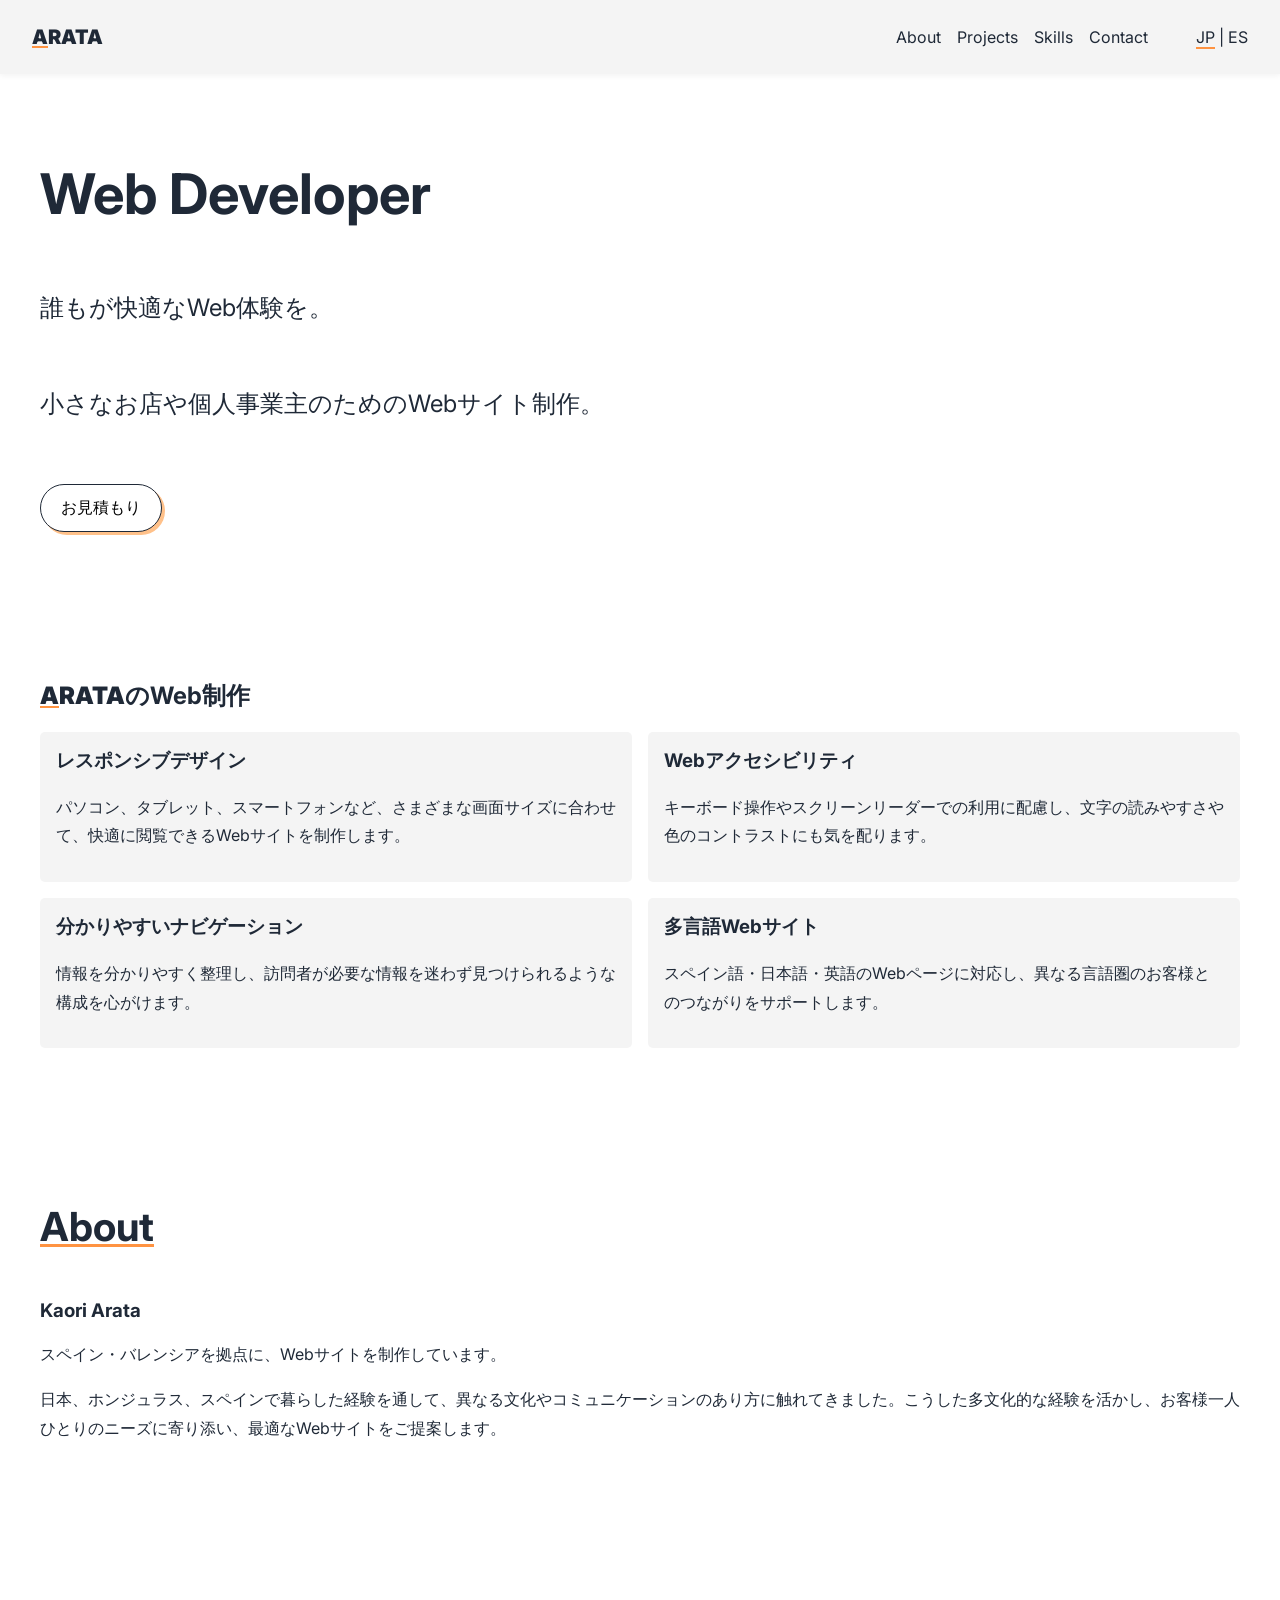
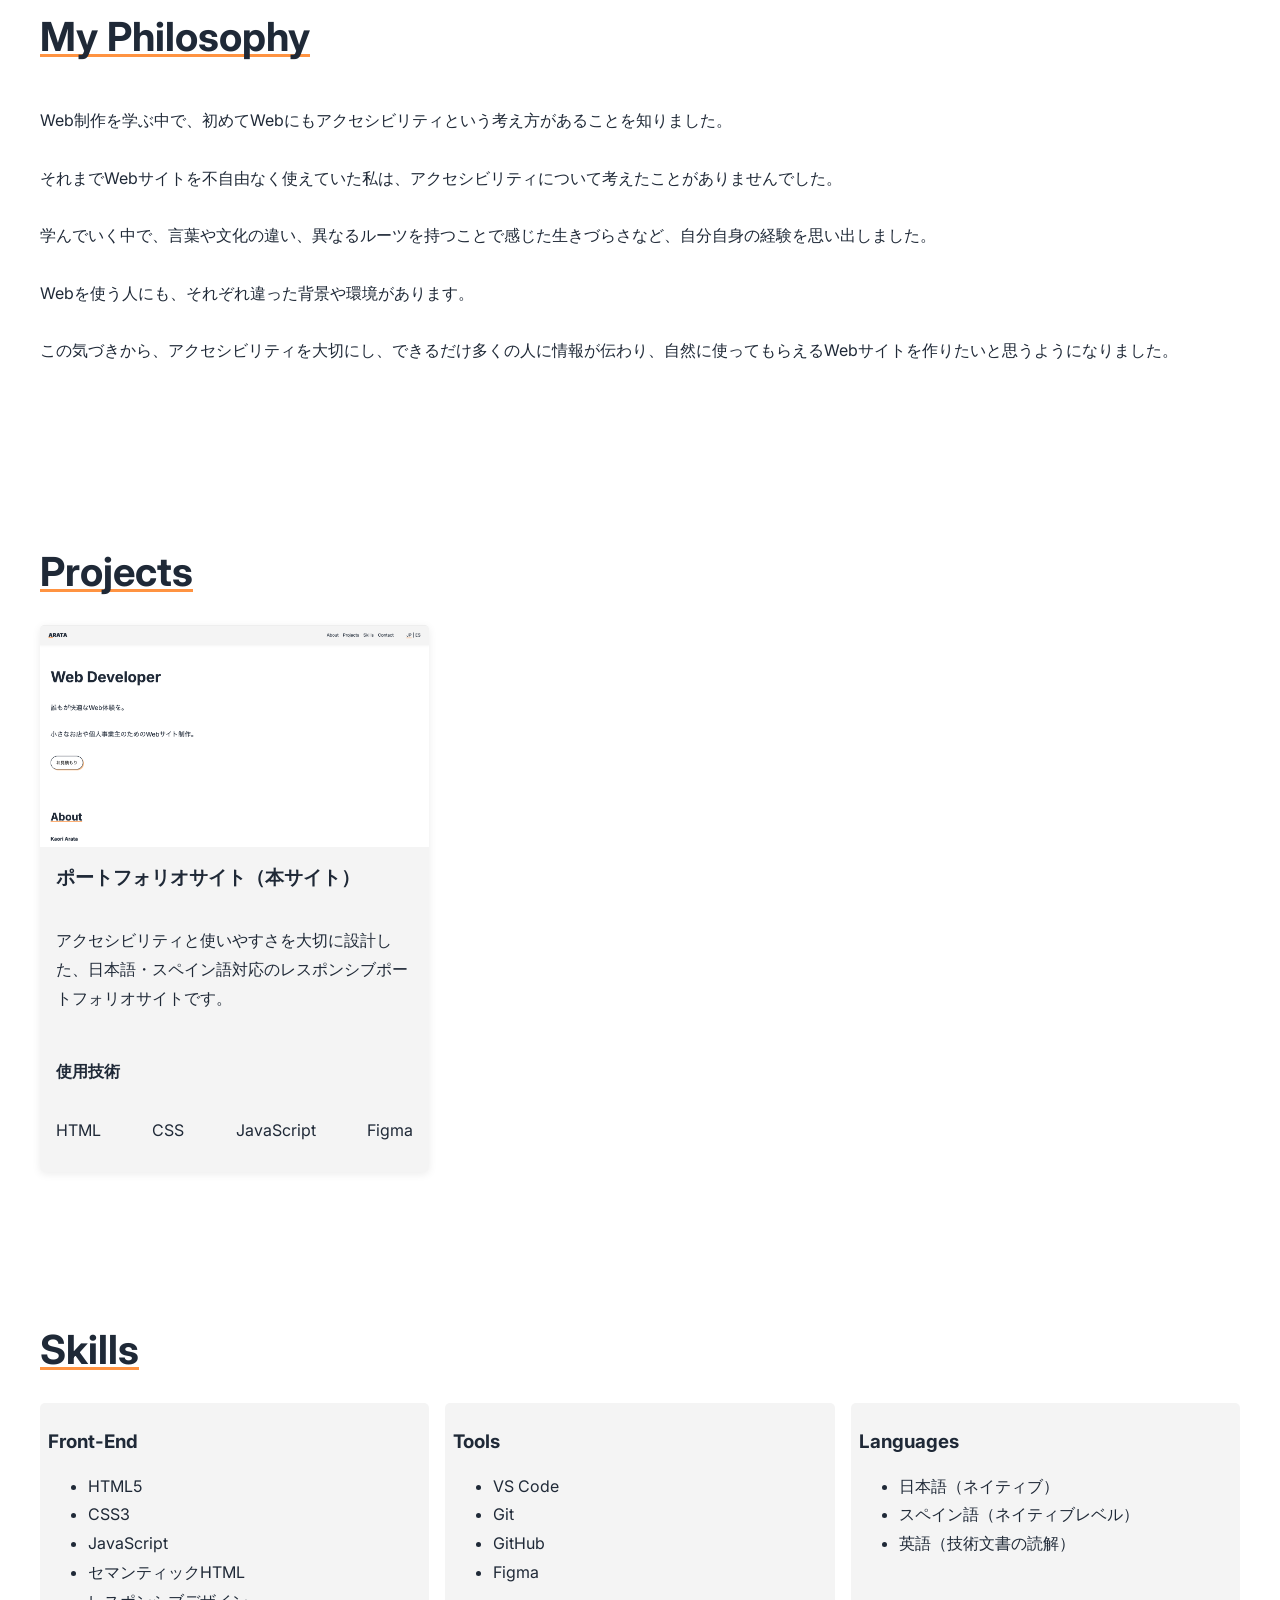
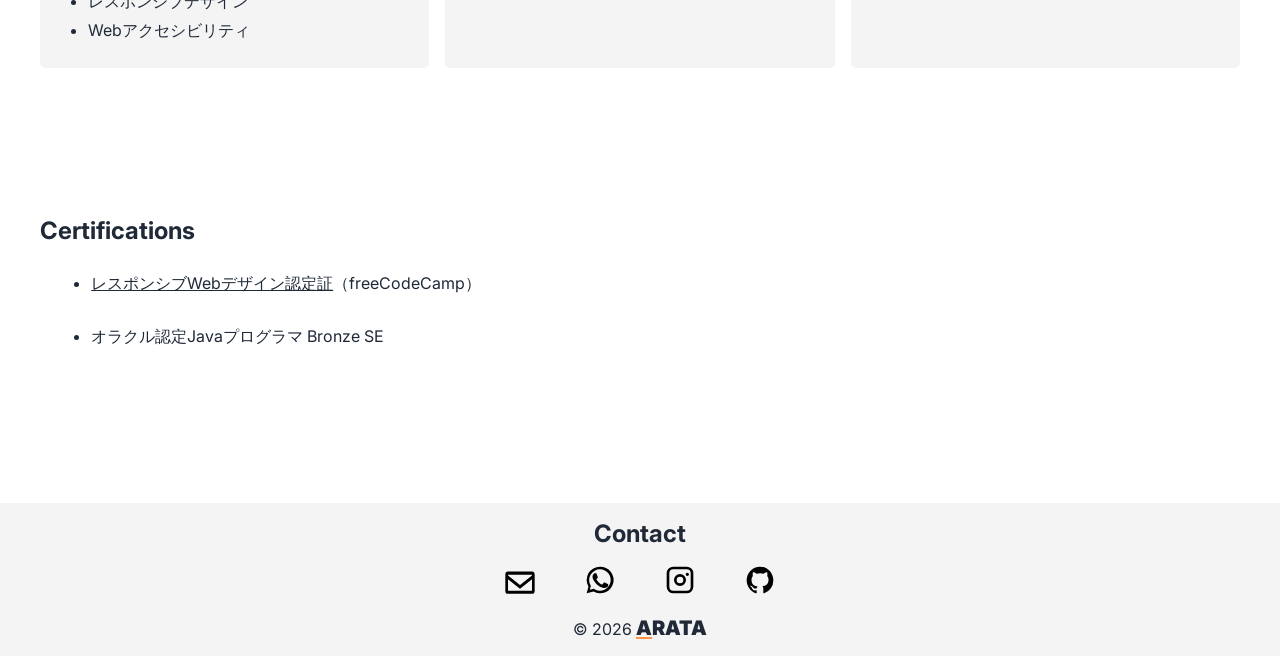
==== commit aac204df: "Update services headings" ====
--- a/index.html
+++ b/index.html
@@ -47,8 +47,7 @@
         </section>
 
         <section class="services">
-            <h2><span>A</span>RATAのWeb制作</h2>
-
+            <h2><span class="brand-name"><span>A</span>RATA</span>のWeb制作</h2>
             <div class="services-container">
                 <article class="service-card">
                     <h3>レスポンシブデザイン</h3>
--- a/css/style.css
+++ b/css/style.css
@@ -72,7 +72,7 @@
 .logo span {
     display: inline-block;
     line-height: 0.85;
-    border-bottom: 2px solid #FF9341;
+    border-bottom: 0.1em solid #FF9341;
 }
 
 nav {
@@ -134,6 +134,7 @@
 
 .about,
 .philosophy,
+.services,
 .projects,
 .skills,
 .certifications {
@@ -159,6 +160,35 @@
 .cards {
     display: grid;
     gap: 1rem;
+}
+
+.services-container {
+    display: grid;
+    gap: 1rem;
+}
+
+.service-card {
+    background-color: #f4f4f4;
+    border-radius: 5px;
+    padding: 1rem;
+}
+
+.service-card h3 {
+    margin-top: 0;
+}
+
+.service-card p {
+    line-height: 1.8;
+}
+
+.services h2 .brand-name {
+    font-weight: 900;
+}
+
+.services h2 .brand-name span {
+    display: inline-block;
+    line-height: 0.85;
+    border-bottom: 0.11em solid #ff9341;
 }
 
 .card {
@@ -338,6 +368,10 @@
         grid-template-columns: repeat(3, 1fr);
     }
 
+    .services-container {
+        grid-template-columns: repeat(2, 1fr);
+    }
+
     .grid-skill {
         display: grid;
         grid-template-columns: repeat(3, 1fr);
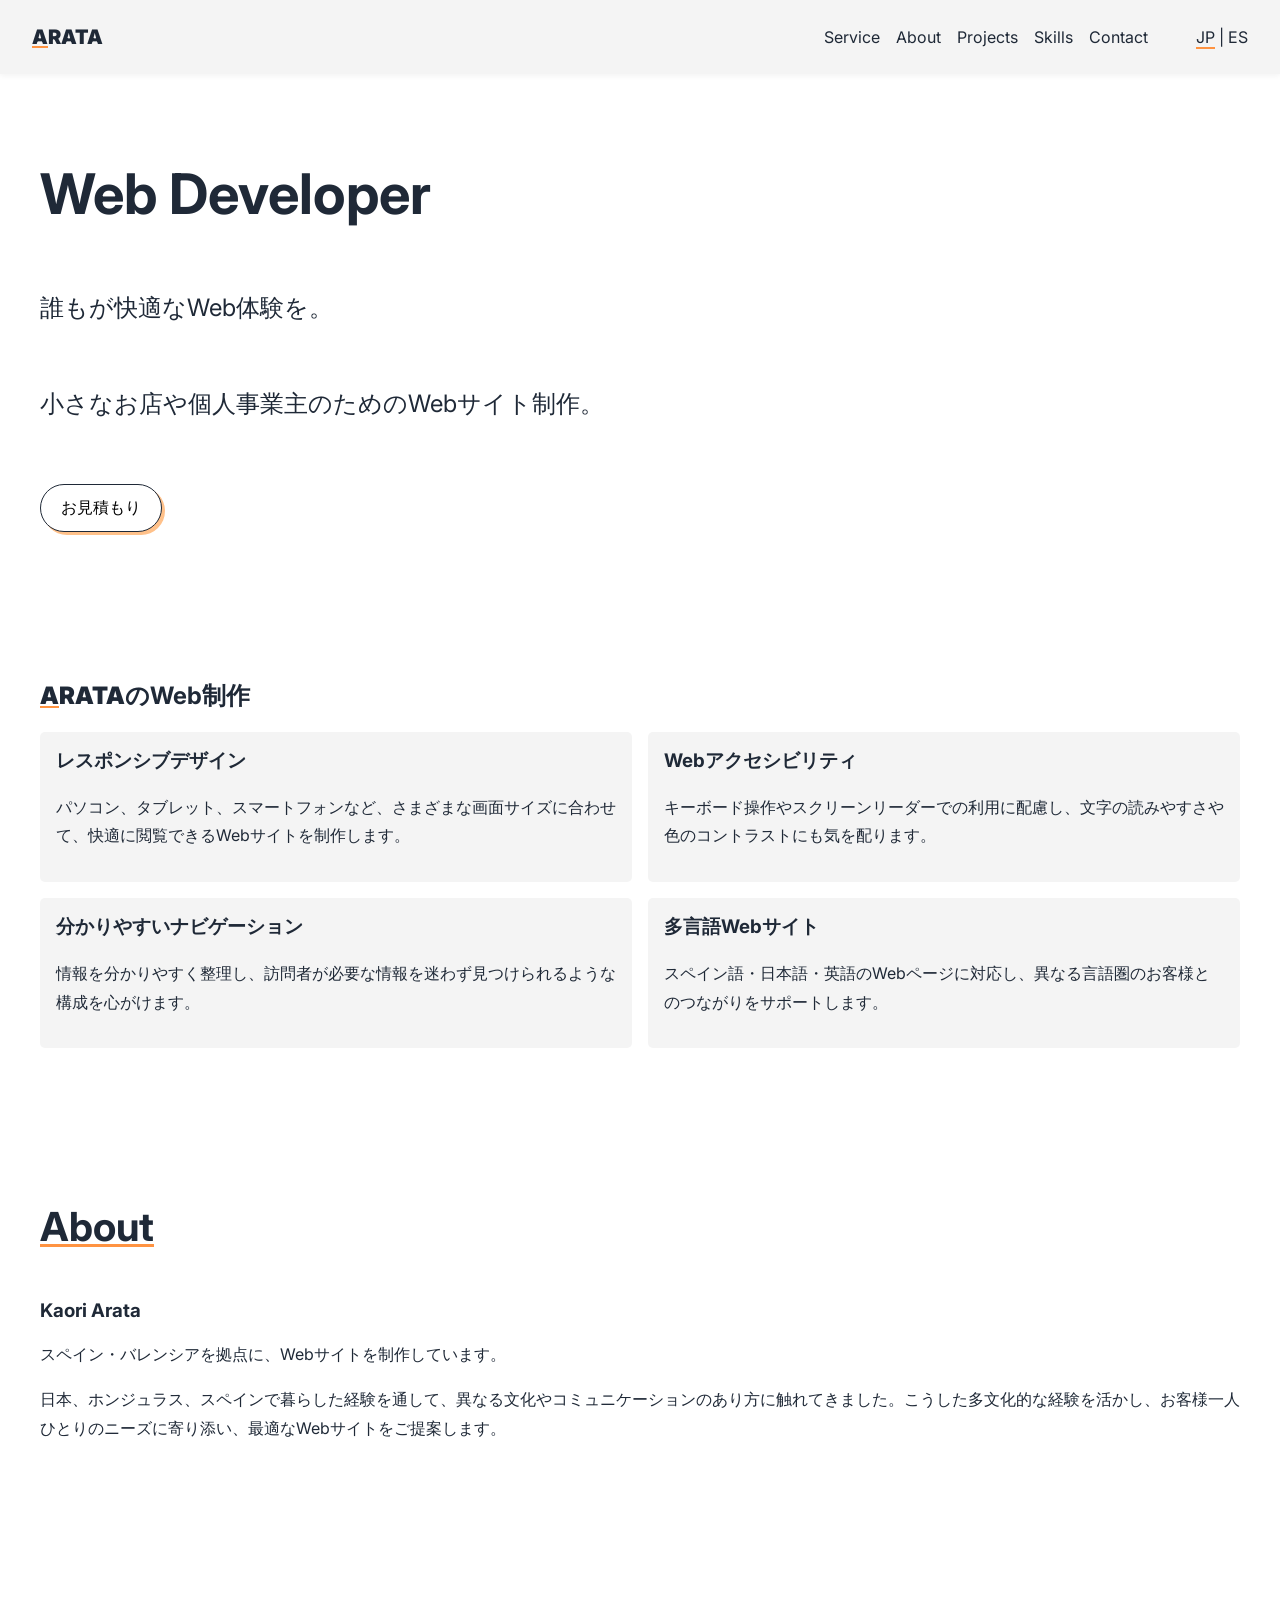
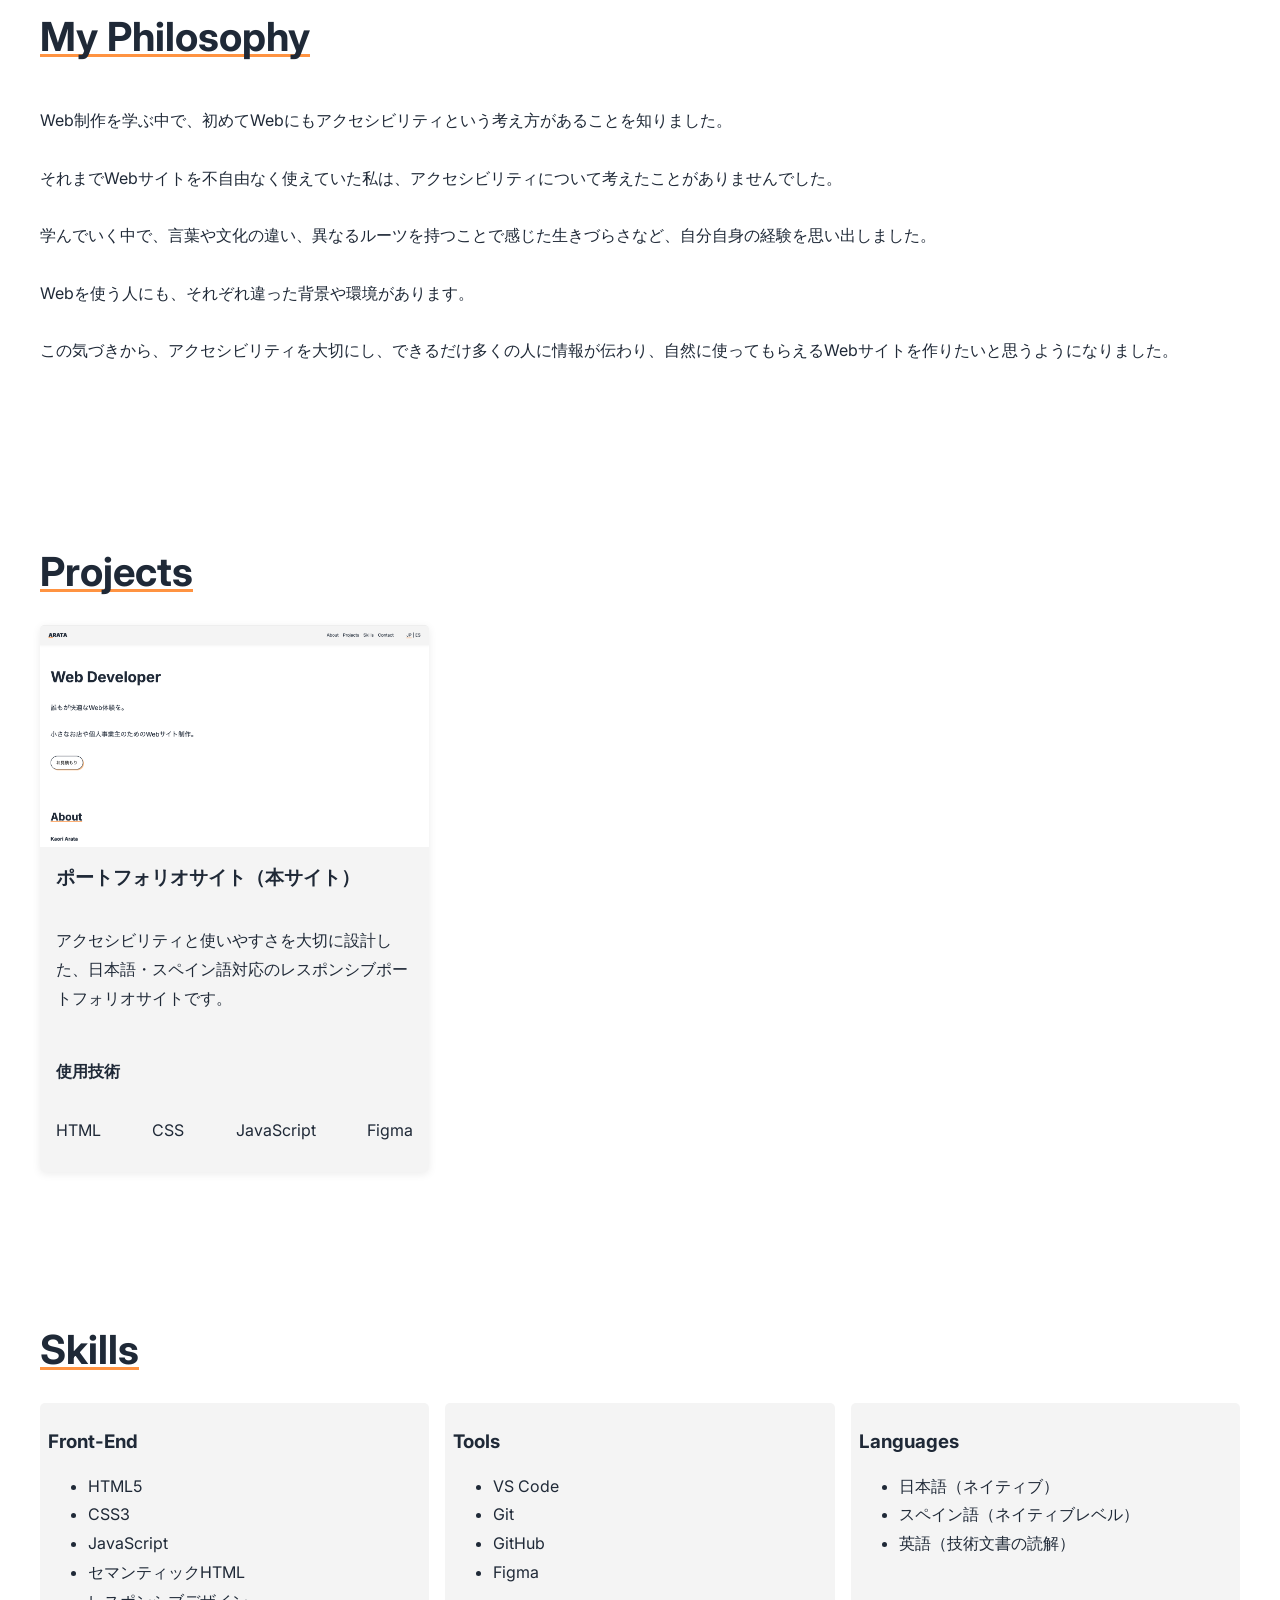
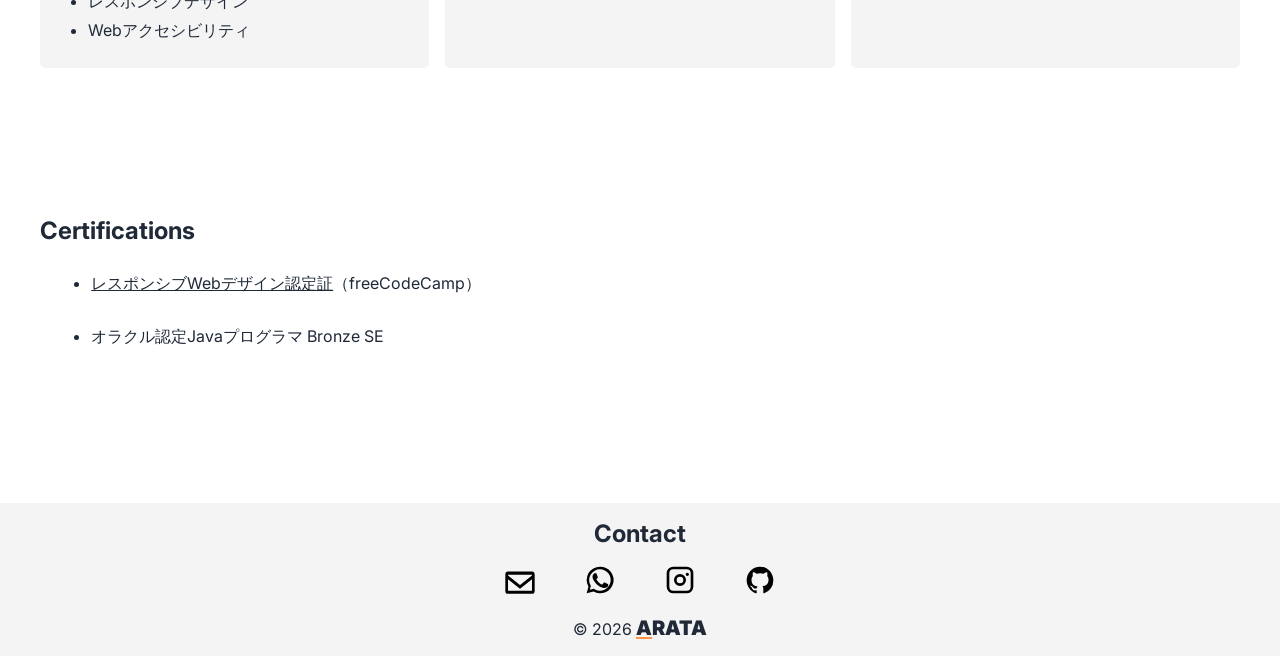
==== commit 9ab126cf: "Add services section" ====
--- a/index.html
+++ b/index.html
@@ -25,6 +25,7 @@
 
         <nav class="nav-bar" aria-label="メインナビゲーション">
             <ul id="main-menu">
+                <li><a href="#services">Service</a></li>
                 <li><a href="#about">About</a></li>
                 <li><a href="#projects">Projects</a></li>
                 <li><a href="#skills">Skills</a></li>
@@ -46,7 +47,7 @@
             <a class="hero-button" href="#contact">お見積もり</a>
         </section>
 
-        <section class="services">
+        <section class="services" id="services">
             <h2><span class="brand-name"><span>A</span>RATA</span>のWeb制作</h2>
             <div class="services-container">
                 <article class="service-card">
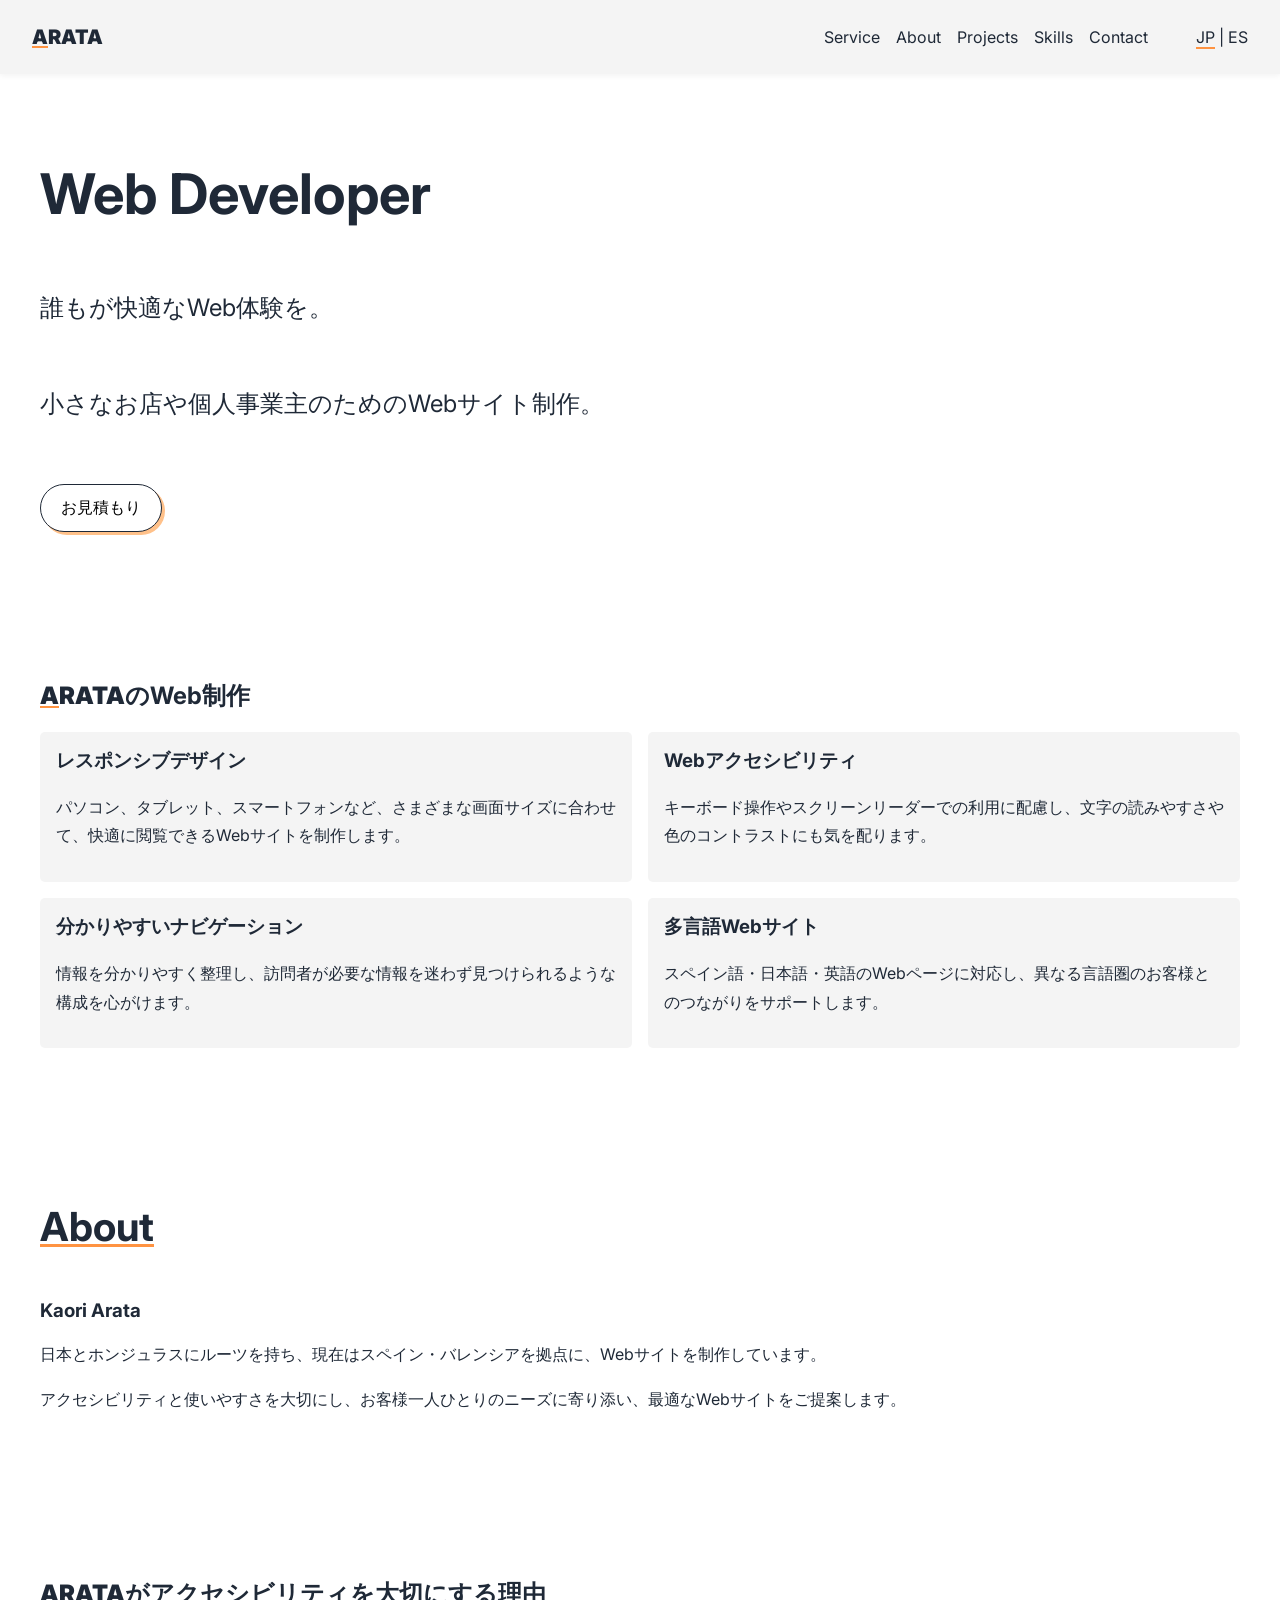
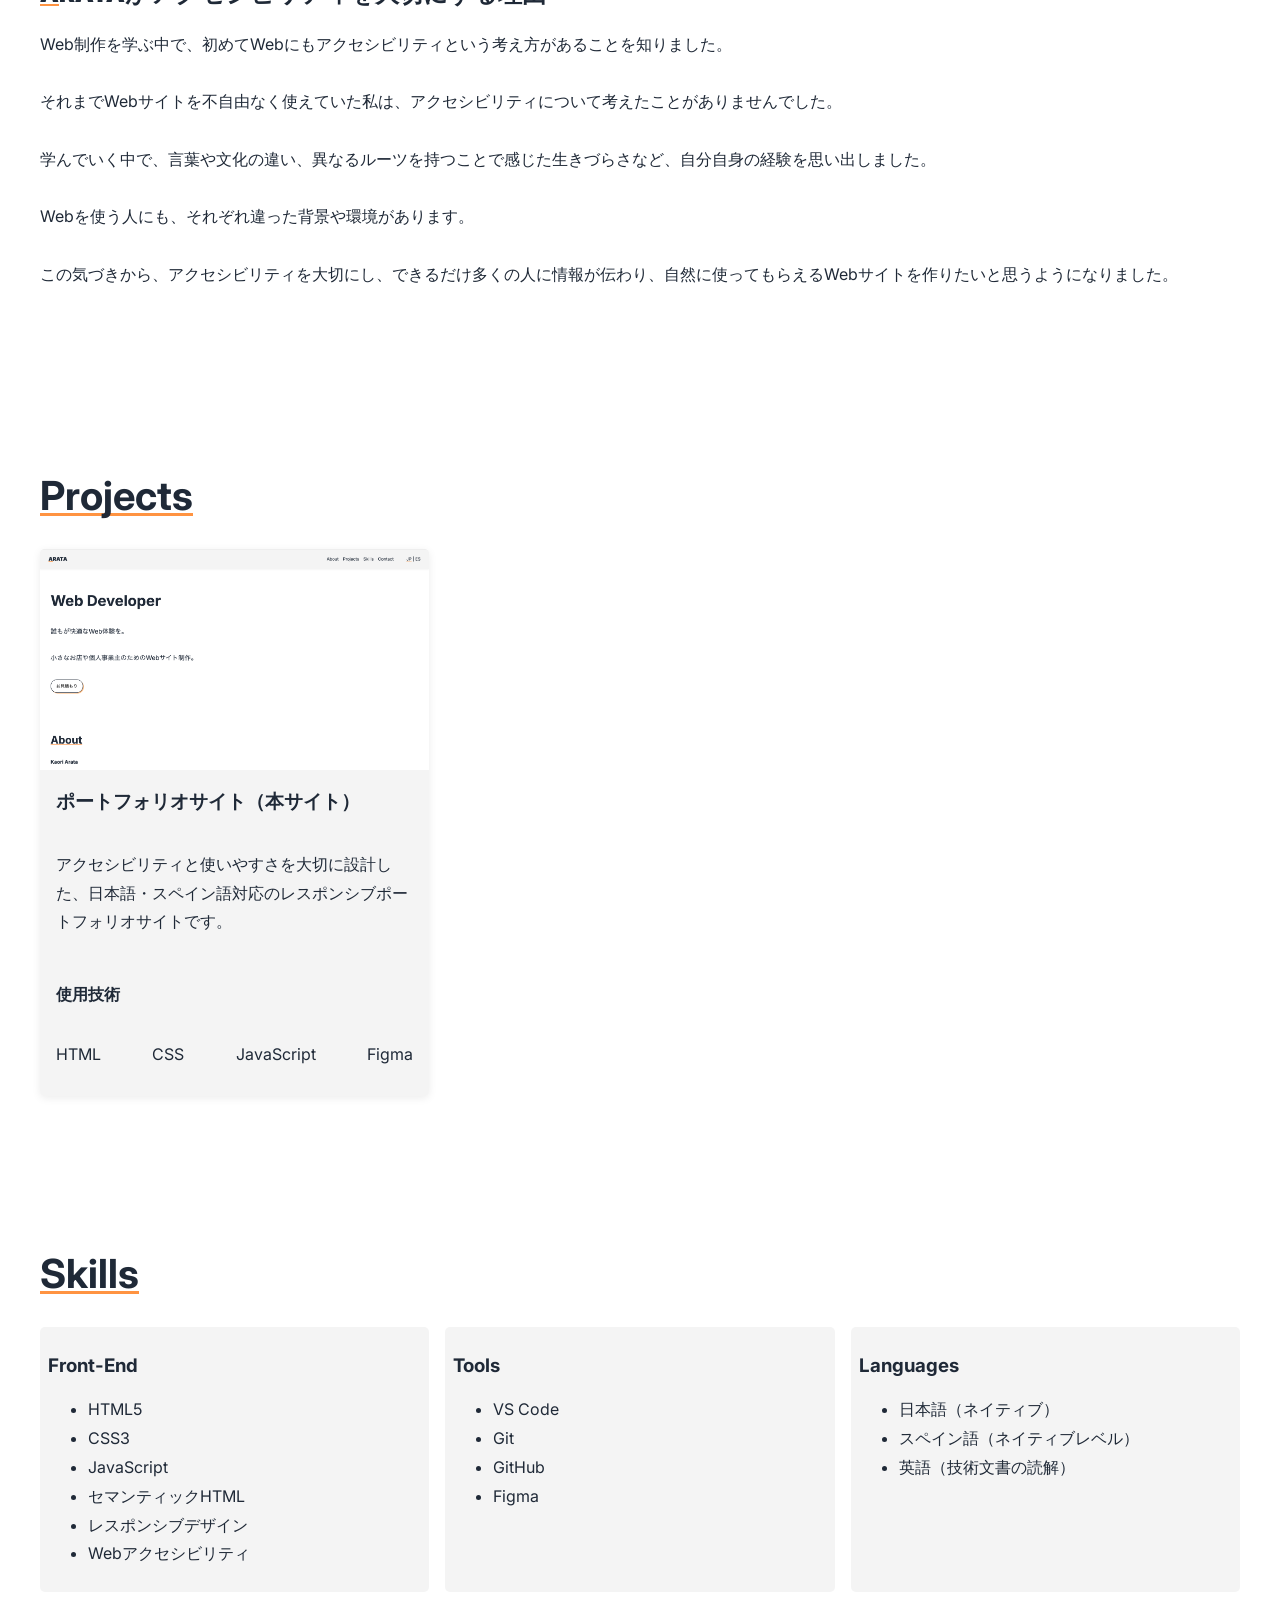
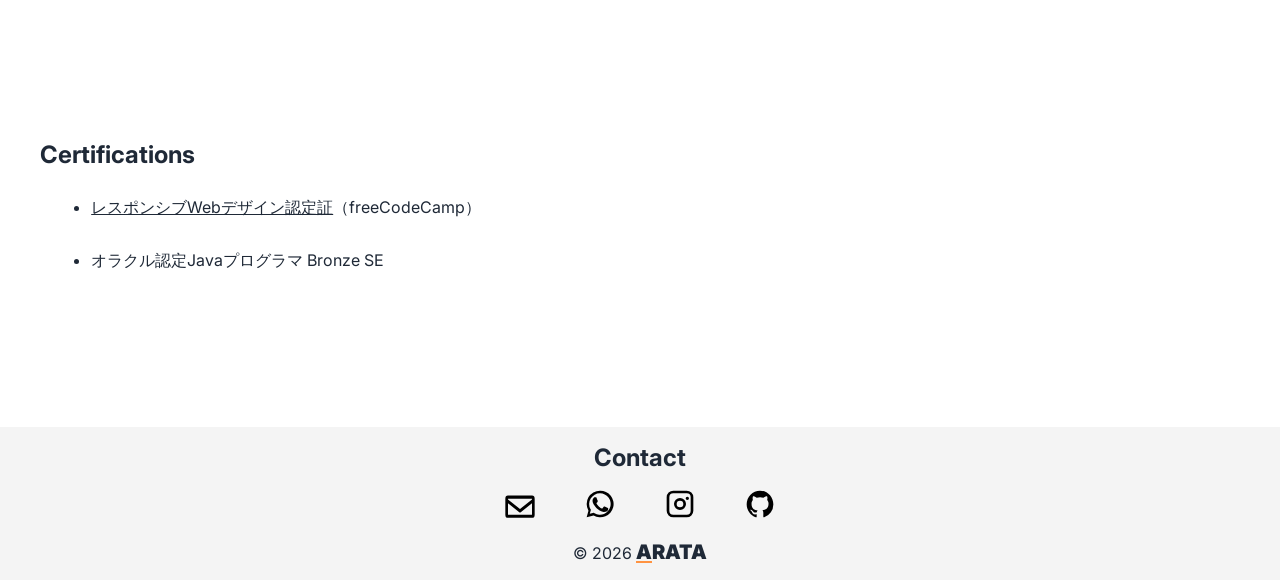
==== commit 4e86c3b2: "Refine about and philosophy content" ====
--- a/index.html
+++ b/index.html
@@ -78,13 +78,13 @@
             <img src="images/profile.jpg" alt="Kaori Arata">
             -->
             <h3>Kaori Arata</h3>
-            <p>スペイン・バレンシアを拠点に、Webサイトを制作しています。</p>
-            <p>日本、ホンジュラス、スペインで暮らした経験を通して、異なる文化やコミュニケーションのあり方に触れてきました。こうした多文化的な経験を活かし、お客様一人ひとりのニーズに寄り添い、最適なWebサイトをご提案します。
+            <p>日本とホンジュラスにルーツを持ち、現在はスペイン・バレンシアを拠点に、Webサイトを制作しています。</p>
+            <p>アクセシビリティと使いやすさを大切にし、お客様一人ひとりのニーズに寄り添い、最適なWebサイトをご提案します。
             </p>
         </section>
 
         <section class="philosophy">
-            <h2 class="title">My Philosophy</h2>
+            <h2><span class="brand-name"><span>A</span>RATA</span>がアクセシビリティを大切にする理由</h2>
             <p>Web制作を学ぶ中で、初めてWebにもアクセシビリティという考え方があることを知りました。</p>
             <p>それまでWebサイトを不自由なく使えていた私は、アクセシビリティについて考えたことがありませんでした。</p>
             <p>学んでいく中で、言葉や文化の違い、異なるルーツを持つことで感じた生きづらさなど、自分自身の経験を思い出しました。</p>
--- a/css/style.css
+++ b/css/style.css
@@ -181,11 +181,13 @@
     line-height: 1.8;
 }
 
-.services h2 .brand-name {
+.services h2 .brand-name,
+.philosophy h2 .brand-name {
     font-weight: 900;
 }
 
-.services h2 .brand-name span {
+.services h2 .brand-name span,
+.philosophy h2 .brand-name span {
     display: inline-block;
     line-height: 0.85;
     border-bottom: 0.11em solid #ff9341;
